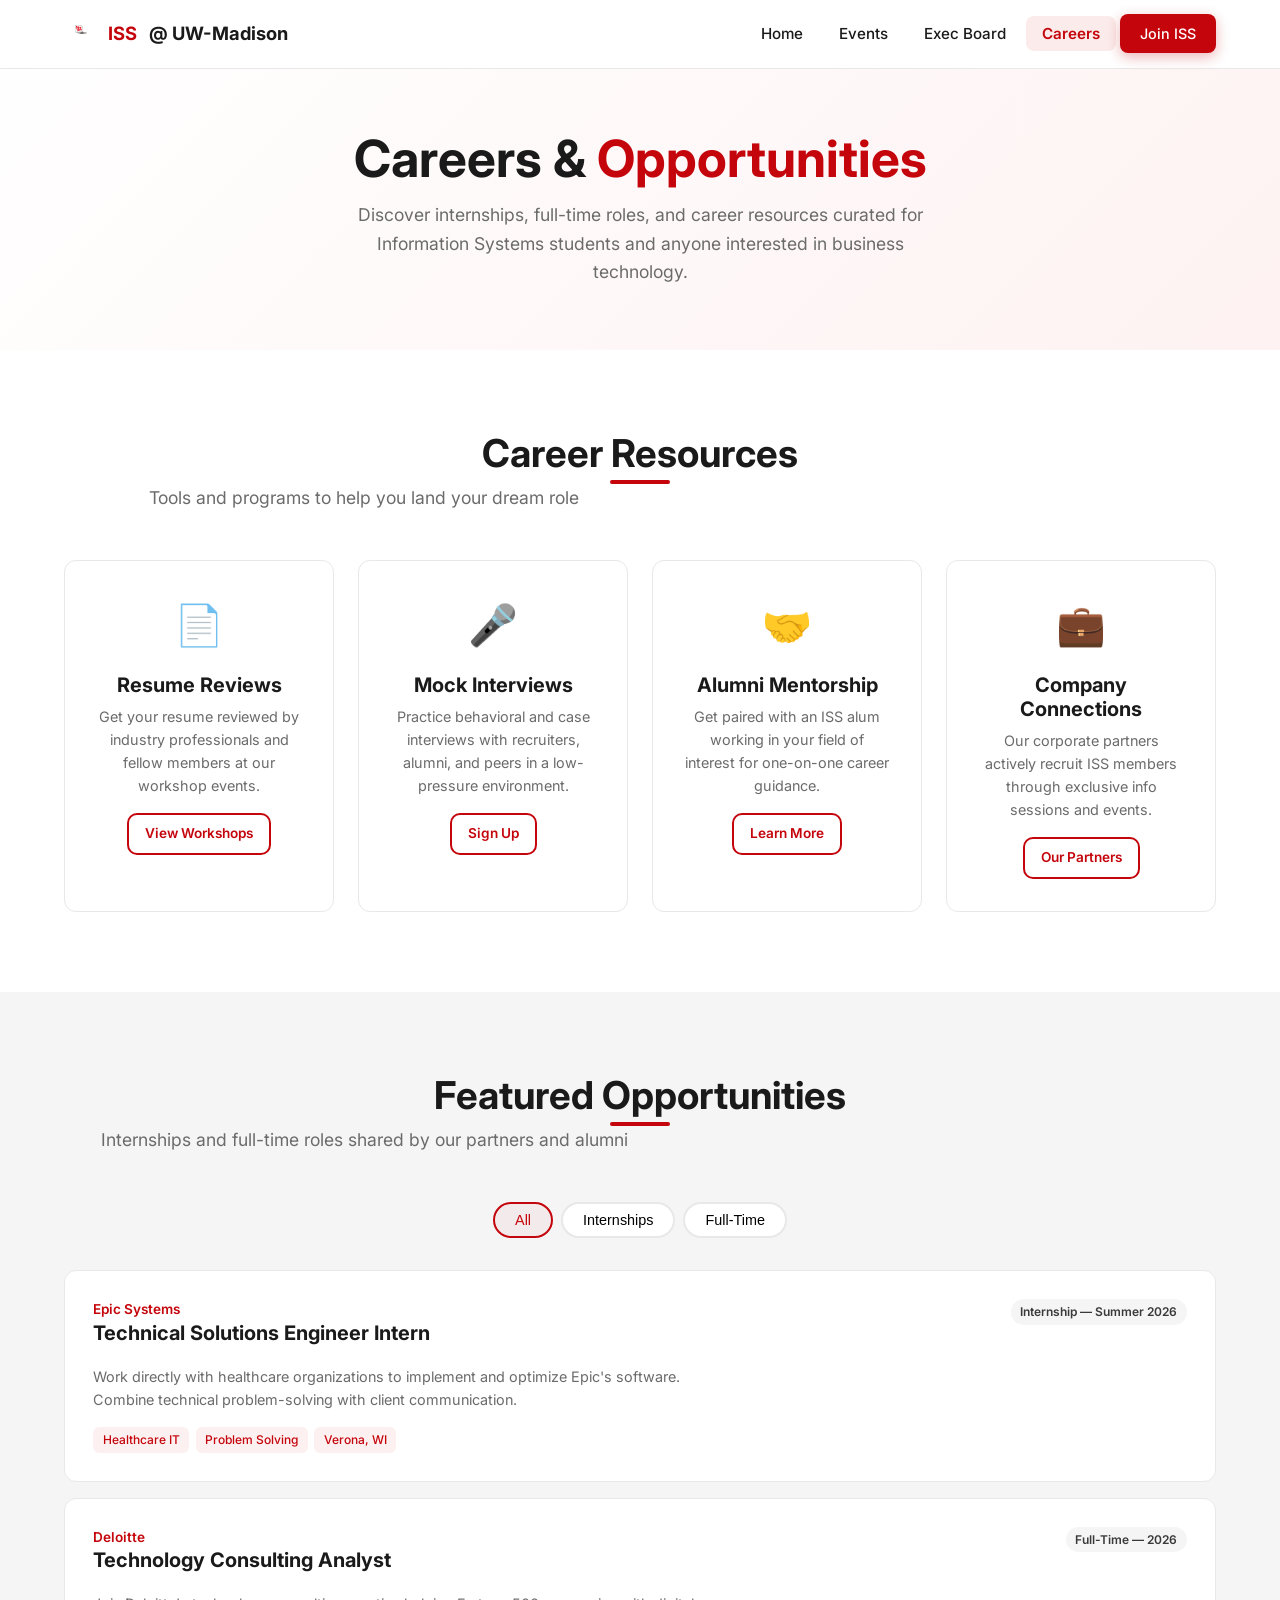
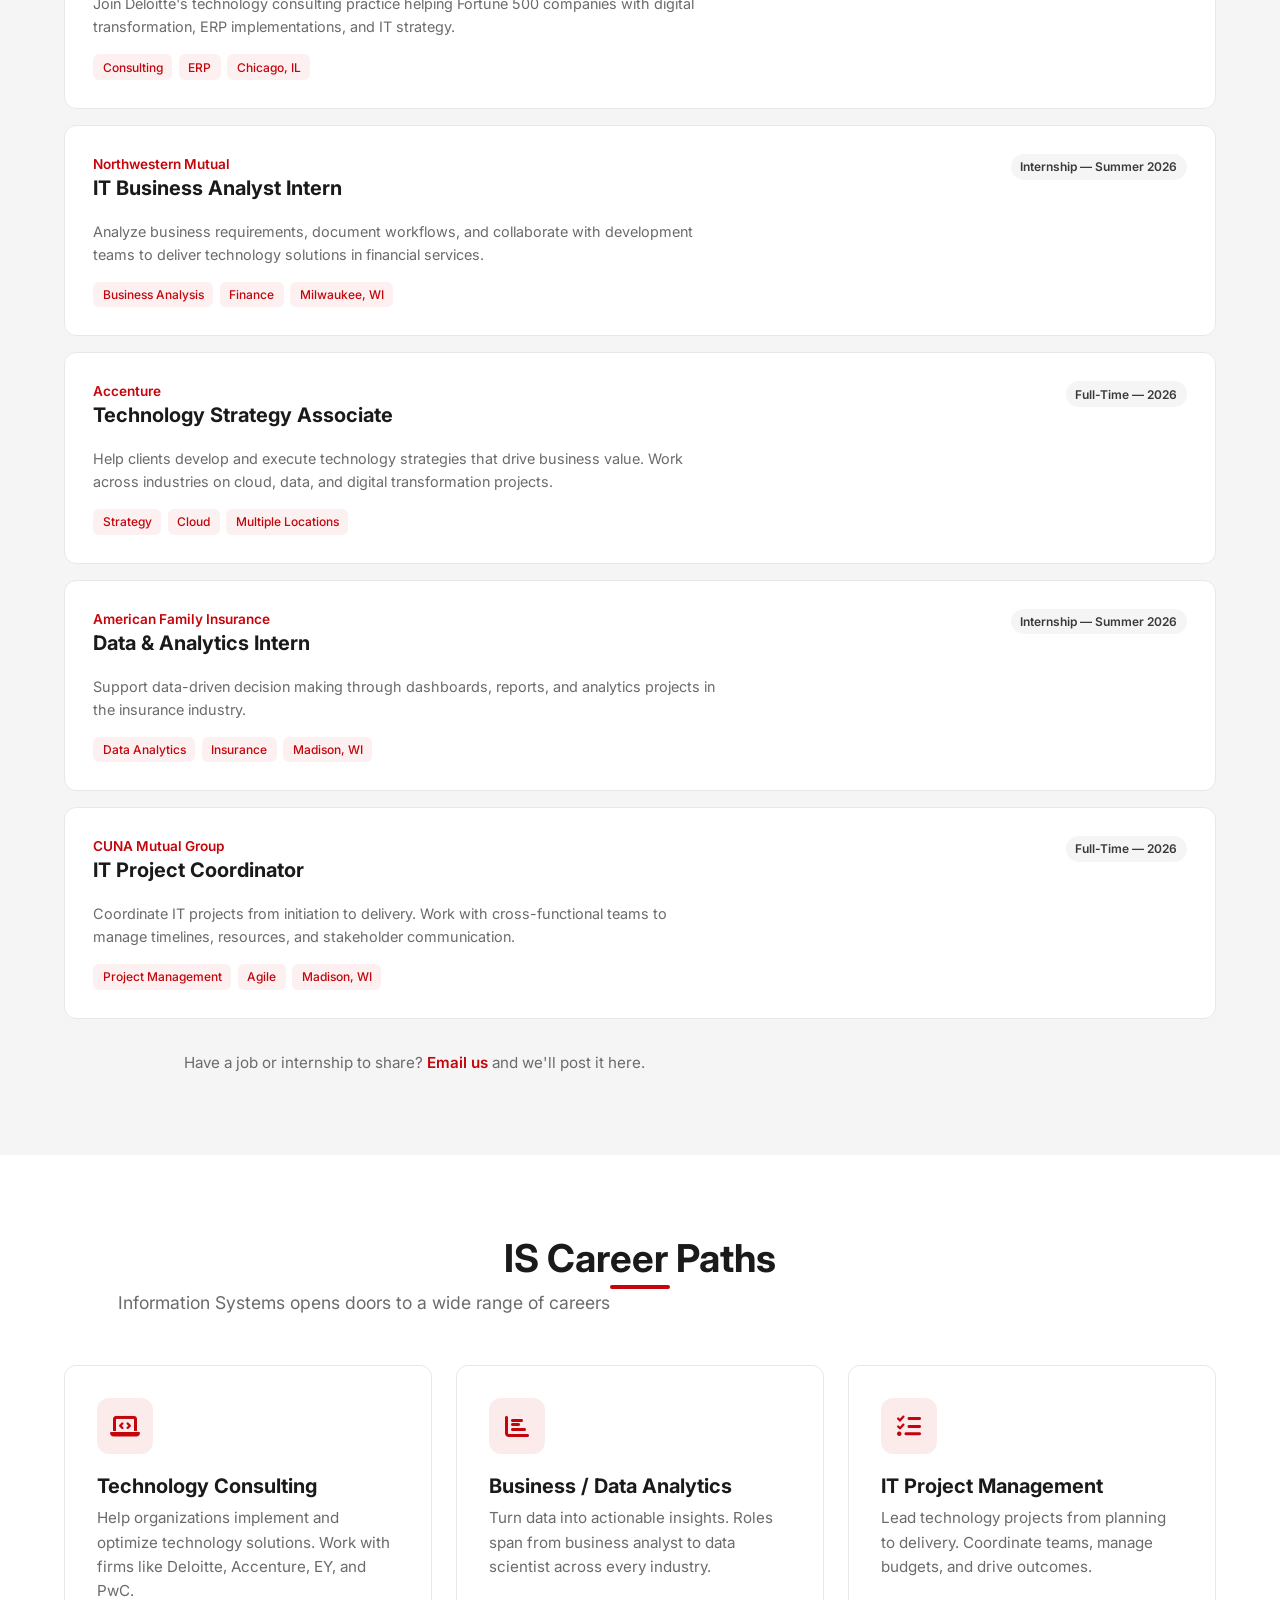
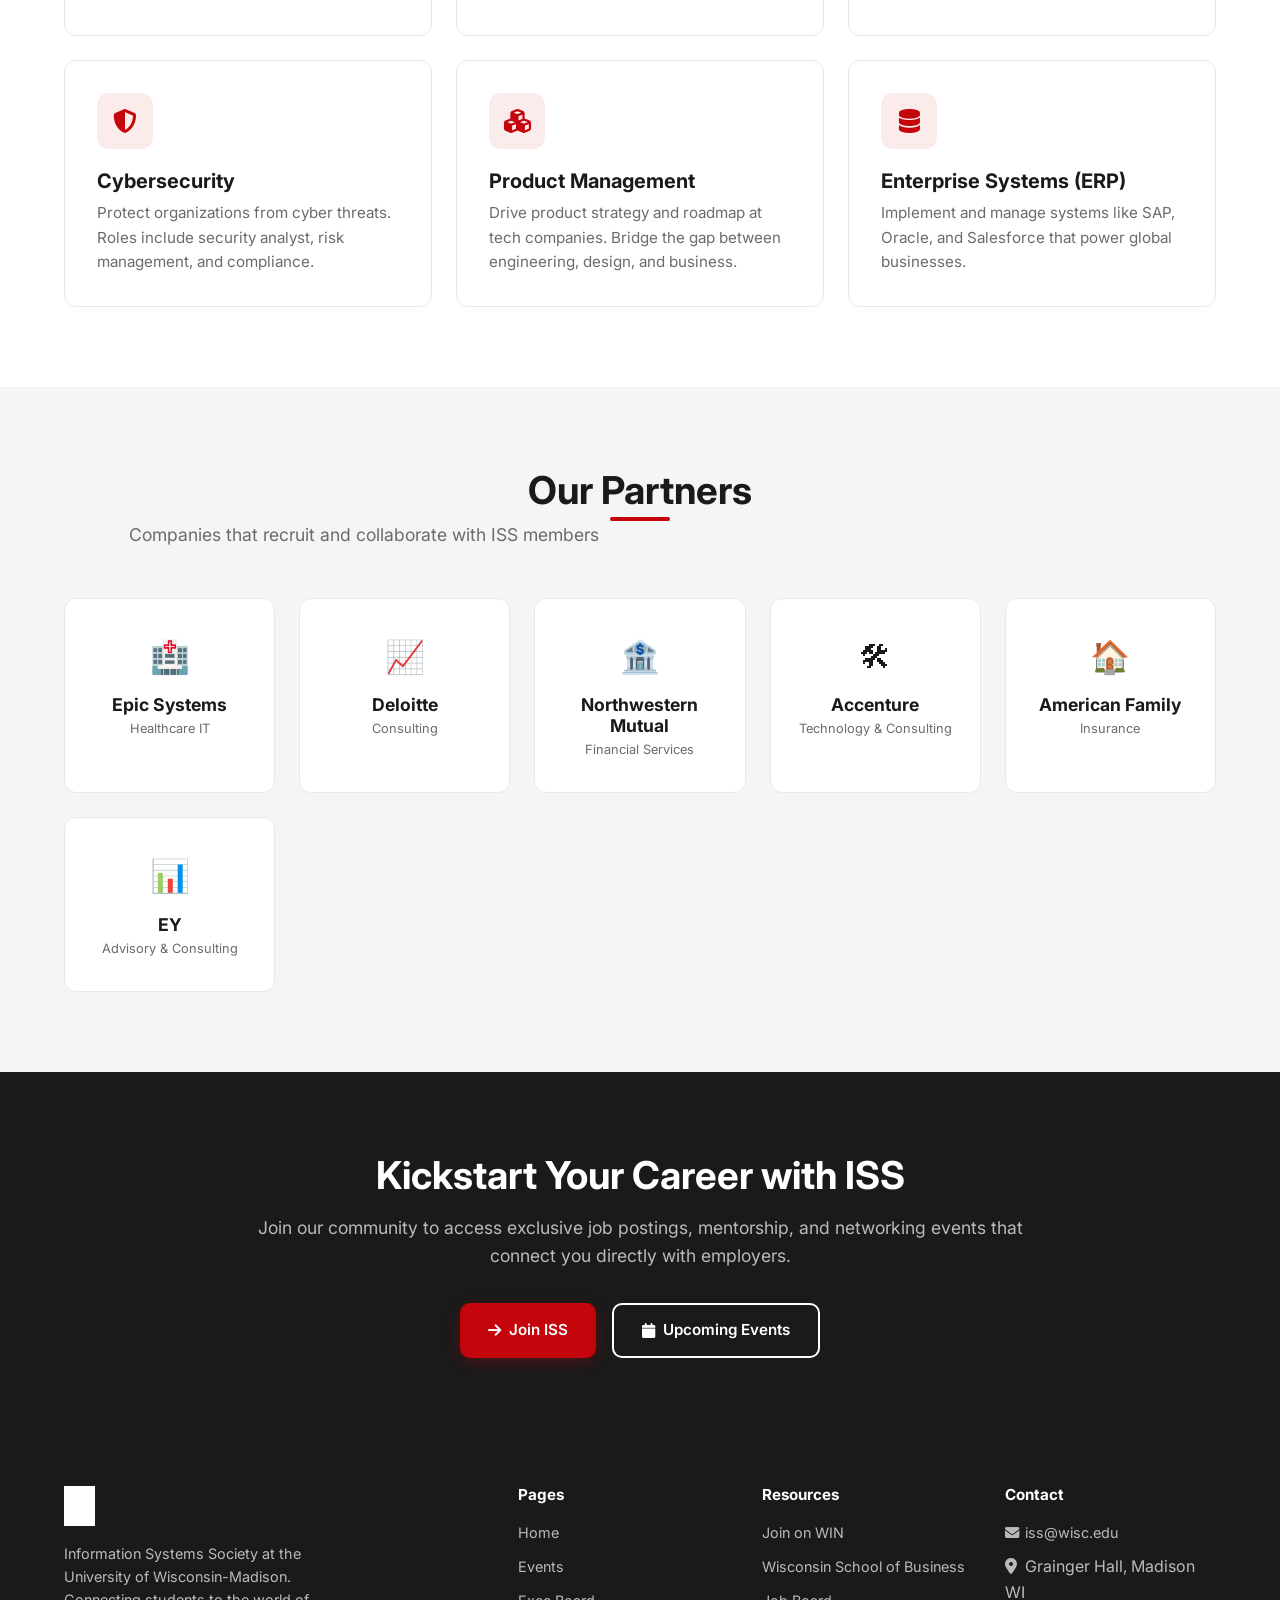
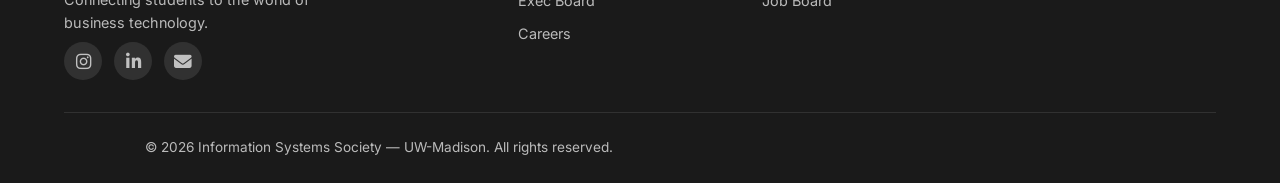
==== careers.html @ 949bc1a4 "first verision" ====
<!DOCTYPE html>
<html lang="en">
<head>
  <meta charset="UTF-8">
  <meta name="viewport" content="width=device-width, initial-scale=1.0">
  <title>Careers | ISS @ UW-Madison</title>
  <link rel="icon" href="ISS logo.jpg" type="image/jpeg">
  <link rel="preconnect" href="https://fonts.googleapis.com">
  <link rel="preconnect" href="https://fonts.gstatic.com" crossorigin>
  <link href="https://fonts.googleapis.com/css2?family=Inter:wght@400;500;600;700;800&display=swap" rel="stylesheet">
  <link rel="stylesheet" href="https://cdnjs.cloudflare.com/ajax/libs/font-awesome/6.5.1/css/all.min.css">
  <link rel="stylesheet" href="styles.css">
</head>
<body>

  <!-- Navigation -->
  <nav class="navbar" id="navbar">
    <div class="container nav-inner">
      <a href="index.html" class="nav-brand">
        <img src="ISS logo.jpg" alt="ISS Logo">
        <span>ISS</span> @ UW-Madison
      </a>
      <ul class="nav-links" id="navLinks">
        <li><a href="index.html">Home</a></li>
        <li><a href="events.html">Events</a></li>
        <li><a href="exec-board.html">Exec Board</a></li>
        <li><a href="careers.html" class="active">Careers</a></li>
        <li><a href="https://win.wisc.edu/organization/iss" target="_blank" class="btn btn-primary" style="padding: 0.5rem 1.25rem; font-size: 0.9rem;">Join ISS</a></li>
      </ul>
      <button class="hamburger" id="hamburger" aria-label="Toggle navigation">
        <span></span><span></span><span></span>
      </button>
    </div>
  </nav>

  <!-- Page Hero -->
  <section class="page-hero">
    <div class="container">
      <h1>Careers &amp; <span>Opportunities</span></h1>
      <p>Discover internships, full-time roles, and career resources curated for Information Systems students and anyone interested in business technology.</p>
    </div>
  </section>

  <!-- Career Resources -->
  <section>
    <div class="container">
      <div class="section-header">
        <h2>Career Resources</h2>
        <p class="section-subtitle">Tools and programs to help you land your dream role</p>
      </div>
      <div class="grid-4">
        <div class="resource-card">
          <div class="resource-icon">&#128196;</div>
          <h3>Resume Reviews</h3>
          <p>Get your resume reviewed by industry professionals and fellow members at our workshop events.</p>
          <a href="events.html" class="btn btn-outline" style="font-size: 0.85rem; padding: 0.5rem 1rem;">View Workshops</a>
        </div>
        <div class="resource-card">
          <div class="resource-icon">&#127908;</div>
          <h3>Mock Interviews</h3>
          <p>Practice behavioral and case interviews with recruiters, alumni, and peers in a low-pressure environment.</p>
          <a href="events.html" class="btn btn-outline" style="font-size: 0.85rem; padding: 0.5rem 1rem;">Sign Up</a>
        </div>
        <div class="resource-card">
          <div class="resource-icon">&#129309;</div>
          <h3>Alumni Mentorship</h3>
          <p>Get paired with an ISS alum working in your field of interest for one-on-one career guidance.</p>
          <a href="mailto:iss@wisc.edu" class="btn btn-outline" style="font-size: 0.85rem; padding: 0.5rem 1rem;">Learn More</a>
        </div>
        <div class="resource-card">
          <div class="resource-icon">&#128188;</div>
          <h3>Company Connections</h3>
          <p>Our corporate partners actively recruit ISS members through exclusive info sessions and events.</p>
          <a href="#partners" class="btn btn-outline" style="font-size: 0.85rem; padding: 0.5rem 1rem;">Our Partners</a>
        </div>
      </div>
    </div>
  </section>

  <!-- Job Listings -->
  <section style="background: var(--gray-100);">
    <div class="container">
      <div class="section-header">
        <h2>Featured Opportunities</h2>
        <p class="section-subtitle">Internships and full-time roles shared by our partners and alumni</p>
      </div>

      <div class="filter-tabs" style="margin-bottom: 2rem;">
        <button class="filter-tab active" data-filter="all">All</button>
        <button class="filter-tab" data-filter="internship">Internships</button>
        <button class="filter-tab" data-filter="fulltime">Full-Time</button>
      </div>

      <div style="display: grid; gap: 1rem;" id="jobGrid">

        <div class="job-card" data-type="internship">
          <div class="job-header">
            <div>
              <div class="job-company">Epic Systems</div>
              <h3>Technical Solutions Engineer Intern</h3>
            </div>
            <span class="job-type">Internship &mdash; Summer 2026</span>
          </div>
          <p>Work directly with healthcare organizations to implement and optimize Epic's software. Combine technical problem-solving with client communication.</p>
          <div class="job-tags">
            <span>Healthcare IT</span>
            <span>Problem Solving</span>
            <span>Verona, WI</span>
          </div>
        </div>

        <div class="job-card" data-type="fulltime">
          <div class="job-header">
            <div>
              <div class="job-company">Deloitte</div>
              <h3>Technology Consulting Analyst</h3>
            </div>
            <span class="job-type">Full-Time &mdash; 2026</span>
          </div>
          <p>Join Deloitte's technology consulting practice helping Fortune 500 companies with digital transformation, ERP implementations, and IT strategy.</p>
          <div class="job-tags">
            <span>Consulting</span>
            <span>ERP</span>
            <span>Chicago, IL</span>
          </div>
        </div>

        <div class="job-card" data-type="internship">
          <div class="job-header">
            <div>
              <div class="job-company">Northwestern Mutual</div>
              <h3>IT Business Analyst Intern</h3>
            </div>
            <span class="job-type">Internship &mdash; Summer 2026</span>
          </div>
          <p>Analyze business requirements, document workflows, and collaborate with development teams to deliver technology solutions in financial services.</p>
          <div class="job-tags">
            <span>Business Analysis</span>
            <span>Finance</span>
            <span>Milwaukee, WI</span>
          </div>
        </div>

        <div class="job-card" data-type="fulltime">
          <div class="job-header">
            <div>
              <div class="job-company">Accenture</div>
              <h3>Technology Strategy Associate</h3>
            </div>
            <span class="job-type">Full-Time &mdash; 2026</span>
          </div>
          <p>Help clients develop and execute technology strategies that drive business value. Work across industries on cloud, data, and digital transformation projects.</p>
          <div class="job-tags">
            <span>Strategy</span>
            <span>Cloud</span>
            <span>Multiple Locations</span>
          </div>
        </div>

        <div class="job-card" data-type="internship">
          <div class="job-header">
            <div>
              <div class="job-company">American Family Insurance</div>
              <h3>Data &amp; Analytics Intern</h3>
            </div>
            <span class="job-type">Internship &mdash; Summer 2026</span>
          </div>
          <p>Support data-driven decision making through dashboards, reports, and analytics projects in the insurance industry.</p>
          <div class="job-tags">
            <span>Data Analytics</span>
            <span>Insurance</span>
            <span>Madison, WI</span>
          </div>
        </div>

        <div class="job-card" data-type="fulltime">
          <div class="job-header">
            <div>
              <div class="job-company">CUNA Mutual Group</div>
              <h3>IT Project Coordinator</h3>
            </div>
            <span class="job-type">Full-Time &mdash; 2026</span>
          </div>
          <p>Coordinate IT projects from initiation to delivery. Work with cross-functional teams to manage timelines, resources, and stakeholder communication.</p>
          <div class="job-tags">
            <span>Project Management</span>
            <span>Agile</span>
            <span>Madison, WI</span>
          </div>
        </div>

      </div>

      <div style="text-align: center; margin-top: 2rem;">
        <p style="color: var(--gray-500); font-size: 0.95rem;">Have a job or internship to share? <a href="mailto:iss@wisc.edu" style="color: var(--uw-red); font-weight: 600;">Email us</a> and we'll post it here.</p>
      </div>
    </div>
  </section>

  <!-- IS Career Paths -->
  <section>
    <div class="container">
      <div class="section-header">
        <h2>IS Career Paths</h2>
        <p class="section-subtitle">Information Systems opens doors to a wide range of careers</p>
      </div>
      <div class="grid-3">
        <div class="card">
          <div class="card-icon"><i class="fas fa-laptop-code"></i></div>
          <h3>Technology Consulting</h3>
          <p>Help organizations implement and optimize technology solutions. Work with firms like Deloitte, Accenture, EY, and PwC.</p>
        </div>
        <div class="card">
          <div class="card-icon"><i class="fas fa-chart-bar"></i></div>
          <h3>Business / Data Analytics</h3>
          <p>Turn data into actionable insights. Roles span from business analyst to data scientist across every industry.</p>
        </div>
        <div class="card">
          <div class="card-icon"><i class="fas fa-tasks"></i></div>
          <h3>IT Project Management</h3>
          <p>Lead technology projects from planning to delivery. Coordinate teams, manage budgets, and drive outcomes.</p>
        </div>
        <div class="card">
          <div class="card-icon"><i class="fas fa-shield-alt"></i></div>
          <h3>Cybersecurity</h3>
          <p>Protect organizations from cyber threats. Roles include security analyst, risk management, and compliance.</p>
        </div>
        <div class="card">
          <div class="card-icon"><i class="fas fa-cubes"></i></div>
          <h3>Product Management</h3>
          <p>Drive product strategy and roadmap at tech companies. Bridge the gap between engineering, design, and business.</p>
        </div>
        <div class="card">
          <div class="card-icon"><i class="fas fa-database"></i></div>
          <h3>Enterprise Systems (ERP)</h3>
          <p>Implement and manage systems like SAP, Oracle, and Salesforce that power global businesses.</p>
        </div>
      </div>
    </div>
  </section>

  <!-- Company Partners -->
  <section id="partners" style="background: var(--gray-100);">
    <div class="container">
      <div class="section-header">
        <h2>Our Partners</h2>
        <p class="section-subtitle">Companies that recruit and collaborate with ISS members</p>
      </div>
      <div class="partners-grid">
        <div class="partner-card">
          <div class="partner-icon">&#127973;</div>
          <h4>Epic Systems</h4>
          <p>Healthcare IT</p>
        </div>
        <div class="partner-card">
          <div class="partner-icon">&#128200;</div>
          <h4>Deloitte</h4>
          <p>Consulting</p>
        </div>
        <div class="partner-card">
          <div class="partner-icon">&#127974;</div>
          <h4>Northwestern Mutual</h4>
          <p>Financial Services</p>
        </div>
        <div class="partner-card">
          <div class="partner-icon">&#128736;</div>
          <h4>Accenture</h4>
          <p>Technology &amp; Consulting</p>
        </div>
        <div class="partner-card">
          <div class="partner-icon">&#127968;</div>
          <h4>American Family</h4>
          <p>Insurance</p>
        </div>
        <div class="partner-card">
          <div class="partner-icon">&#128202;</div>
          <h4>EY</h4>
          <p>Advisory &amp; Consulting</p>
        </div>
      </div>
    </div>
  </section>

  <!-- CTA -->
  <section class="cta-section">
    <div class="container">
      <h2>Kickstart Your Career with ISS</h2>
      <p>Join our community to access exclusive job postings, mentorship, and networking events that connect you directly with employers.</p>
      <div class="btn-group" style="justify-content: center;">
        <a href="https://win.wisc.edu/organization/iss" target="_blank" class="btn btn-primary">
          <i class="fas fa-arrow-right"></i> Join ISS
        </a>
        <a href="events.html" class="btn btn-outline" style="border-color: white; color: white;">
          <i class="fas fa-calendar"></i> Upcoming Events
        </a>
      </div>
    </div>
  </section>

  <!-- Footer -->
  <footer class="footer">
    <div class="container">
      <div class="footer-grid">
        <div class="footer-brand">
          <img src="ISS logo.jpg" alt="ISS Logo">
          <p>Information Systems Society at the University of Wisconsin-Madison. Connecting students to the world of business technology.</p>
          <div class="footer-social">
            <a href="#" aria-label="Instagram"><i class="fab fa-instagram"></i></a>
            <a href="#" aria-label="LinkedIn"><i class="fab fa-linkedin-in"></i></a>
            <a href="#" aria-label="Email"><i class="fas fa-envelope"></i></a>
          </div>
        </div>
        <div>
          <h4>Pages</h4>
          <ul>
            <li><a href="index.html">Home</a></li>
            <li><a href="events.html">Events</a></li>
            <li><a href="exec-board.html">Exec Board</a></li>
            <li><a href="careers.html">Careers</a></li>
          </ul>
        </div>
        <div>
          <h4>Resources</h4>
          <ul>
            <li><a href="https://win.wisc.edu/organization/iss" target="_blank">Join on WIN</a></li>
            <li><a href="https://business.wisc.edu" target="_blank">Wisconsin School of Business</a></li>
            <li><a href="careers.html">Job Board</a></li>
          </ul>
        </div>
        <div>
          <h4>Contact</h4>
          <ul>
            <li><a href="mailto:iss@wisc.edu"><i class="fas fa-envelope" style="width:16px;"></i> iss@wisc.edu</a></li>
            <li><i class="fas fa-map-marker-alt" style="width:16px;"></i> Grainger Hall, Madison WI</li>
          </ul>
        </div>
      </div>
      <div class="footer-bottom">
        <p>&copy; 2026 Information Systems Society &mdash; UW-Madison. All rights reserved.</p>
      </div>
    </div>
  </footer>

  <script>
    // Navbar scroll effect
    window.addEventListener('scroll', () => {
      document.getElementById('navbar').classList.toggle('scrolled', window.scrollY > 20);
    });

    // Mobile menu toggle
    document.getElementById('hamburger').addEventListener('click', () => {
      document.getElementById('navLinks').classList.toggle('open');
    });
    document.querySelectorAll('.nav-links a').forEach(link => {
      link.addEventListener('click', () => {
        document.getElementById('navLinks').classList.remove('open');
      });
    });

    // Job filter tabs
    const filterTabs = document.querySelectorAll('.filter-tab');
    const jobCards = document.querySelectorAll('.job-card');

    filterTabs.forEach(tab => {
      tab.addEventListener('click', () => {
        filterTabs.forEach(t => t.classList.remove('active'));
        tab.classList.add('active');

        const filter = tab.dataset.filter;

        jobCards.forEach(card => {
          if (filter === 'all' || card.dataset.type === filter) {
            card.style.display = '';
          } else {
            card.style.display = 'none';
          }
        });
      });
    });
  </script>

</body>
</html>
---- styles.css ----
/* ===== CSS Reset & Base ===== */
*, *::before, *::after {
  margin: 0;
  padding: 0;
  box-sizing: border-box;
}

:root {
  --uw-red: #c5050c;
  --uw-dark-red: #9b0000;
  --uw-white: #ffffff;
  --dark: #1a1a1a;
  --gray-100: #f5f5f5;
  --gray-200: #e8e8e8;
  --gray-300: #d1d1d1;
  --gray-500: #6b6b6b;
  --gray-700: #3a3a3a;
  --shadow-sm: 0 1px 3px rgba(0,0,0,0.08);
  --shadow-md: 0 4px 12px rgba(0,0,0,0.1);
  --shadow-lg: 0 8px 30px rgba(0,0,0,0.12);
  --radius: 12px;
  --transition: 0.3s ease;
}

html {
  scroll-behavior: smooth;
}

body {
  font-family: 'Inter', 'Segoe UI', system-ui, -apple-system, sans-serif;
  color: var(--dark);
  background: var(--uw-white);
  line-height: 1.6;
}

a {
  text-decoration: none;
  color: inherit;
}

img {
  max-width: 100%;
  display: block;
}

/* ===== Typography ===== */
h1, h2, h3, h4 {
  line-height: 1.2;
  font-weight: 700;
}

h1 { font-size: clamp(2rem, 5vw, 3.2rem); }
h2 { font-size: clamp(1.6rem, 3.5vw, 2.4rem); }
h3 { font-size: 1.25rem; }
h4 { font-size: 1.1rem; }

p { max-width: 70ch; }

.section-subtitle {
  color: var(--gray-500);
  font-size: 1.1rem;
  margin-top: 0.5rem;
  max-width: 600px;
}

/* ===== Layout ===== */
.container {
  width: 90%;
  max-width: 1200px;
  margin: 0 auto;
}

section {
  padding: 5rem 0;
}

.section-header {
  text-align: center;
  margin-bottom: 3rem;
}

.section-header h2 {
  position: relative;
  display: inline-block;
}

.section-header h2::after {
  content: '';
  position: absolute;
  bottom: -8px;
  left: 50%;
  transform: translateX(-50%);
  width: 60px;
  height: 4px;
  background: var(--uw-red);
  border-radius: 2px;
}

/* ===== Navigation ===== */
.navbar {
  position: fixed;
  top: 0;
  left: 0;
  right: 0;
  z-index: 1000;
  background: rgba(255, 255, 255, 0.97);
  backdrop-filter: blur(10px);
  border-bottom: 1px solid var(--gray-200);
  transition: box-shadow var(--transition);
}

.navbar.scrolled {
  box-shadow: var(--shadow-md);
}

.nav-inner {
  display: flex;
  align-items: center;
  justify-content: space-between;
  padding: 0.8rem 0;
}

.nav-brand {
  display: flex;
  align-items: center;
  gap: 0.75rem;
  font-weight: 700;
  font-size: 1.15rem;
}

.nav-brand img {
  height: 42px;
  width: auto;
}

.nav-brand span {
  color: var(--uw-red);
}

.nav-links {
  display: flex;
  align-items: center;
  gap: 0.25rem;
  list-style: none;
}

.nav-links a {
  padding: 0.5rem 1rem;
  border-radius: 8px;
  font-weight: 500;
  font-size: 0.95rem;
  transition: background var(--transition), color var(--transition);
}

.nav-links a:hover,
.nav-links a.active {
  background: rgba(197, 5, 12, 0.08);
  color: var(--uw-red);
}

.nav-links a.active {
  font-weight: 600;
}

.hamburger {
  display: none;
  flex-direction: column;
  gap: 5px;
  background: none;
  border: none;
  cursor: pointer;
  padding: 4px;
}

.hamburger span {
  width: 24px;
  height: 2.5px;
  background: var(--dark);
  border-radius: 2px;
  transition: var(--transition);
}

/* ===== Hero Section ===== */
.hero {
  min-height: 100vh;
  display: flex;
  align-items: center;
  position: relative;
  overflow: hidden;
  background: linear-gradient(135deg, #fff 0%, #fef2f2 100%);
}

.hero::before {
  content: '';
  position: absolute;
  top: -50%;
  right: -20%;
  width: 700px;
  height: 700px;
  background: radial-gradient(circle, rgba(197, 5, 12, 0.06) 0%, transparent 70%);
  border-radius: 50%;
}

.hero-content {
  display: grid;
  grid-template-columns: 1fr 1fr;
  align-items: center;
  gap: 4rem;
  padding-top: 5rem;
}

.hero-text h1 {
  margin-bottom: 1rem;
}

.hero-text h1 span {
  color: var(--uw-red);
}

.hero-text p {
  font-size: 1.15rem;
  color: var(--gray-500);
  margin-bottom: 2rem;
}

.hero-visual {
  display: flex;
  justify-content: center;
  align-items: center;
}

.hero-logo-wrapper {
  position: relative;
  width: 320px;
  height: 320px;
  display: flex;
  align-items: center;
  justify-content: center;
}

.hero-logo-wrapper::before {
  content: '';
  position: absolute;
  inset: 0;
  background: linear-gradient(135deg, rgba(197, 5, 12, 0.08), rgba(197, 5, 12, 0.03));
  border-radius: 50%;
  animation: pulse-ring 3s ease-in-out infinite;
}

.hero-logo-wrapper img {
  width: 220px;
  height: auto;
  position: relative;
  z-index: 1;
  filter: drop-shadow(0 4px 20px rgba(0,0,0,0.1));
}

@keyframes pulse-ring {
  0%, 100% { transform: scale(1); opacity: 1; }
  50% { transform: scale(1.05); opacity: 0.8; }
}

/* ===== Buttons ===== */
.btn {
  display: inline-flex;
  align-items: center;
  gap: 0.5rem;
  padding: 0.85rem 1.75rem;
  border-radius: 10px;
  font-weight: 600;
  font-size: 0.95rem;
  border: none;
  cursor: pointer;
  transition: all var(--transition);
}

.btn-primary {
  background: var(--uw-red);
  color: white;
  box-shadow: 0 4px 14px rgba(197, 5, 12, 0.3);
}

.btn-primary:hover {
  background: var(--uw-dark-red);
  transform: translateY(-2px);
  box-shadow: 0 6px 20px rgba(197, 5, 12, 0.4);
}

.btn-outline {
  background: transparent;
  color: var(--uw-red);
  border: 2px solid var(--uw-red);
}

.btn-outline:hover {
  background: var(--uw-red);
  color: white;
  transform: translateY(-2px);
}

.btn-group {
  display: flex;
  gap: 1rem;
  flex-wrap: wrap;
}

/* ===== Cards ===== */
.card {
  background: white;
  border-radius: var(--radius);
  border: 1px solid var(--gray-200);
  padding: 2rem;
  transition: all var(--transition);
}

.card:hover {
  border-color: transparent;
  box-shadow: var(--shadow-lg);
  transform: translateY(-4px);
}

.card-icon {
  width: 56px;
  height: 56px;
  border-radius: 12px;
  display: flex;
  align-items: center;
  justify-content: center;
  font-size: 1.5rem;
  margin-bottom: 1.25rem;
  background: rgba(197, 5, 12, 0.08);
  color: var(--uw-red);
}

.card h3 {
  margin-bottom: 0.5rem;
}

.card p {
  color: var(--gray-500);
  font-size: 0.95rem;
}

/* ===== Grid Layouts ===== */
.grid-3 {
  display: grid;
  grid-template-columns: repeat(3, 1fr);
  gap: 1.5rem;
}

.grid-4 {
  display: grid;
  grid-template-columns: repeat(4, 1fr);
  gap: 1.5rem;
}

.grid-2 {
  display: grid;
  grid-template-columns: repeat(2, 1fr);
  gap: 1.5rem;
}

/* ===== Stats Bar ===== */
.stats-bar {
  background: var(--uw-red);
  color: white;
  padding: 3rem 0;
}

.stats-grid {
  display: grid;
  grid-template-columns: repeat(4, 1fr);
  gap: 2rem;
  text-align: center;
}

.stat-item h3 {
  font-size: 2.2rem;
  margin-bottom: 0.25rem;
}

.stat-item p {
  opacity: 0.85;
  font-size: 0.95rem;
  max-width: none;
}

/* ===== About / Mission ===== */
.mission-grid {
  display: grid;
  grid-template-columns: 1fr 1fr;
  gap: 4rem;
  align-items: center;
}

.mission-text h2 {
  margin-bottom: 1rem;
}

.mission-text h2::after {
  display: none;
}

.mission-text p {
  color: var(--gray-500);
  margin-bottom: 1rem;
}

.mission-image {
  background: linear-gradient(135deg, rgba(197, 5, 12, 0.1), rgba(197, 5, 12, 0.03));
  border-radius: var(--radius);
  height: 360px;
  display: flex;
  align-items: center;
  justify-content: center;
  font-size: 4rem;
}

/* ===== Event Cards ===== */
.event-card {
  background: white;
  border-radius: var(--radius);
  border: 1px solid var(--gray-200);
  overflow: hidden;
  transition: all var(--transition);
}

.event-card:hover {
  box-shadow: var(--shadow-lg);
  transform: translateY(-4px);
  border-color: transparent;
}

.event-card-banner {
  height: 8px;
  background: var(--uw-red);
}

.event-card-banner.social { background: #e85d04; }
.event-card-banner.alumni { background: #0077b6; }
.event-card-banner.company { background: #2d6a4f; }
.event-card-banner.workshop { background: #7209b7; }

.event-card-body {
  padding: 1.75rem;
}

.event-date {
  display: inline-flex;
  align-items: center;
  gap: 0.4rem;
  background: var(--gray-100);
  padding: 0.35rem 0.75rem;
  border-radius: 6px;
  font-size: 0.85rem;
  font-weight: 600;
  color: var(--gray-700);
  margin-bottom: 0.75rem;
}

.event-tag {
  display: inline-block;
  padding: 0.25rem 0.65rem;
  border-radius: 20px;
  font-size: 0.75rem;
  font-weight: 600;
  text-transform: uppercase;
  letter-spacing: 0.5px;
  margin-bottom: 0.75rem;
  margin-left: 0.5rem;
}

.tag-social { background: #fff3e0; color: #e85d04; }
.tag-alumni { background: #e0f2fe; color: #0077b6; }
.tag-company { background: #e8f5e9; color: #2d6a4f; }
.tag-workshop { background: #f3e5f5; color: #7209b7; }

.event-card-body h3 {
  margin-bottom: 0.5rem;
}

.event-card-body p {
  color: var(--gray-500);
  font-size: 0.9rem;
  margin-bottom: 1rem;
}

.event-meta {
  display: flex;
  gap: 1.25rem;
  font-size: 0.85rem;
  color: var(--gray-500);
}

.event-meta span {
  display: flex;
  align-items: center;
  gap: 0.3rem;
}

/* ===== Exec Board Cards ===== */
.member-card {
  background: white;
  border-radius: var(--radius);
  border: 1px solid var(--gray-200);
  overflow: hidden;
  text-align: center;
  transition: all var(--transition);
}

.member-card:hover {
  box-shadow: var(--shadow-lg);
  transform: translateY(-4px);
  border-color: transparent;
}

.member-photo {
  width: 100%;
  aspect-ratio: 1;
  background: linear-gradient(135deg, var(--gray-100), var(--gray-200));
  display: flex;
  align-items: center;
  justify-content: center;
  font-size: 3.5rem;
  color: var(--gray-300);
  overflow: hidden;
}

.member-photo img {
  width: 100%;
  height: 100%;
  object-fit: cover;
}

.member-info {
  padding: 1.5rem;
}

.member-info h3 {
  margin-bottom: 0.15rem;
}

.member-role {
  color: var(--uw-red);
  font-weight: 600;
  font-size: 0.9rem;
  margin-bottom: 0.5rem;
}

.member-info p {
  font-size: 0.85rem;
  color: var(--gray-500);
}

.member-socials {
  display: flex;
  justify-content: center;
  gap: 0.75rem;
  margin-top: 0.75rem;
}

.member-socials a {
  width: 34px;
  height: 34px;
  border-radius: 50%;
  background: var(--gray-100);
  display: flex;
  align-items: center;
  justify-content: center;
  font-size: 0.85rem;
  color: var(--gray-500);
  transition: all var(--transition);
}

.member-socials a:hover {
  background: var(--uw-red);
  color: white;
}

/* ===== Careers Page ===== */
.job-card {
  background: white;
  border: 1px solid var(--gray-200);
  border-radius: var(--radius);
  padding: 1.75rem;
  transition: all var(--transition);
}

.job-card:hover {
  box-shadow: var(--shadow-lg);
  transform: translateY(-2px);
  border-color: transparent;
}

.job-header {
  display: flex;
  justify-content: space-between;
  align-items: flex-start;
  margin-bottom: 0.75rem;
  flex-wrap: wrap;
  gap: 0.5rem;
}

.job-company {
  font-size: 0.85rem;
  color: var(--uw-red);
  font-weight: 600;
}

.job-type {
  padding: 0.2rem 0.6rem;
  border-radius: 20px;
  font-size: 0.75rem;
  font-weight: 600;
  background: var(--gray-100);
  color: var(--gray-700);
}

.job-card h3 {
  margin-bottom: 0.5rem;
}

.job-card p {
  color: var(--gray-500);
  font-size: 0.9rem;
  margin-bottom: 1rem;
}

.job-tags {
  display: flex;
  flex-wrap: wrap;
  gap: 0.4rem;
}

.job-tags span {
  padding: 0.2rem 0.6rem;
  border-radius: 6px;
  font-size: 0.75rem;
  background: rgba(197, 5, 12, 0.06);
  color: var(--uw-red);
  font-weight: 500;
}

/* ===== Partners Grid ===== */
.partners-grid {
  display: grid;
  grid-template-columns: repeat(auto-fit, minmax(180px, 1fr));
  gap: 1.5rem;
}

.partner-card {
  background: white;
  border: 1px solid var(--gray-200);
  border-radius: var(--radius);
  padding: 2rem 1.5rem;
  text-align: center;
  transition: all var(--transition);
}

.partner-card:hover {
  box-shadow: var(--shadow-md);
  border-color: var(--uw-red);
}

.partner-card .partner-icon {
  font-size: 2rem;
  margin-bottom: 0.75rem;
}

.partner-card h4 {
  margin-bottom: 0.25rem;
}

.partner-card p {
  font-size: 0.8rem;
  color: var(--gray-500);
  max-width: none;
}

/* ===== Page Hero (interior pages) ===== */
.page-hero {
  padding: 8rem 0 4rem;
  background: linear-gradient(135deg, #fff 0%, #fef2f2 100%);
  text-align: center;
  position: relative;
}

.page-hero h1 {
  margin-bottom: 0.75rem;
}

.page-hero h1 span {
  color: var(--uw-red);
}

.page-hero p {
  color: var(--gray-500);
  font-size: 1.1rem;
  max-width: 600px;
  margin: 0 auto;
}

/* ===== CTA Section ===== */
.cta-section {
  background: var(--dark);
  color: white;
  text-align: center;
  padding: 5rem 0;
}

.cta-section h2 {
  margin-bottom: 1rem;
  color: white;
}

.cta-section p {
  color: rgba(255,255,255,0.7);
  margin: 0 auto 2rem;
  font-size: 1.1rem;
}

/* ===== Footer ===== */
.footer {
  background: var(--dark);
  color: rgba(255,255,255,0.7);
  padding: 3rem 0 1.5rem;
}

.footer-grid {
  display: grid;
  grid-template-columns: 2fr 1fr 1fr 1fr;
  gap: 2rem;
  margin-bottom: 2rem;
}

.footer-brand img {
  height: 40px;
  margin-bottom: 1rem;
  filter: brightness(0) invert(1);
}

.footer-brand p {
  font-size: 0.9rem;
  max-width: 280px;
}

.footer h4 {
  color: white;
  margin-bottom: 1rem;
  font-size: 0.95rem;
}

.footer ul {
  list-style: none;
}

.footer ul li {
  margin-bottom: 0.5rem;
}

.footer ul a {
  font-size: 0.9rem;
  transition: color var(--transition);
}

.footer ul a:hover {
  color: white;
}

.footer-social {
  display: flex;
  gap: 0.75rem;
  margin-top: 0.5rem;
}

.footer-social a {
  width: 38px;
  height: 38px;
  border-radius: 50%;
  background: rgba(255,255,255,0.1);
  display: flex;
  align-items: center;
  justify-content: center;
  transition: all var(--transition);
  font-size: 1.1rem;
}

.footer-social a:hover {
  background: var(--uw-red);
  color: white;
}

.footer-bottom {
  border-top: 1px solid rgba(255,255,255,0.1);
  padding-top: 1.5rem;
  text-align: center;
  font-size: 0.85rem;
}

/* ===== Filter Tabs ===== */
.filter-tabs {
  display: flex;
  justify-content: center;
  gap: 0.5rem;
  margin-bottom: 2.5rem;
  flex-wrap: wrap;
}

.filter-tab {
  padding: 0.5rem 1.25rem;
  border-radius: 25px;
  border: 2px solid var(--gray-200);
  background: white;
  font-weight: 500;
  font-size: 0.9rem;
  cursor: pointer;
  transition: all var(--transition);
}

.filter-tab:hover,
.filter-tab.active {
  border-color: var(--uw-red);
  color: var(--uw-red);
  background: rgba(197, 5, 12, 0.04);
}

/* ===== Resource Cards ===== */
.resource-card {
  background: white;
  border: 1px solid var(--gray-200);
  border-radius: var(--radius);
  padding: 2rem;
  text-align: center;
  transition: all var(--transition);
}

.resource-card:hover {
  box-shadow: var(--shadow-md);
  transform: translateY(-2px);
}

.resource-icon {
  font-size: 2.5rem;
  margin-bottom: 1rem;
}

.resource-card h3 {
  margin-bottom: 0.5rem;
}

.resource-card p {
  color: var(--gray-500);
  font-size: 0.9rem;
  margin: 0 auto 1rem;
}

/* ===== Responsive ===== */
@media (max-width: 1024px) {
  .grid-4 { grid-template-columns: repeat(2, 1fr); }
  .footer-grid { grid-template-columns: 1fr 1fr; }
  .stats-grid { grid-template-columns: repeat(2, 1fr); }
}

@media (max-width: 768px) {
  .hamburger { display: flex; }

  .nav-links {
    display: none;
    position: absolute;
    top: 100%;
    left: 0;
    right: 0;
    background: white;
    flex-direction: column;
    padding: 1rem;
    border-bottom: 1px solid var(--gray-200);
    box-shadow: var(--shadow-md);
  }

  .nav-links.open { display: flex; }

  .hero-content {
    grid-template-columns: 1fr;
    text-align: center;
    padding-top: 7rem;
  }

  .hero-text p { margin-left: auto; margin-right: auto; }
  .btn-group { justify-content: center; }
  .hero-visual { order: -1; }
  .hero-logo-wrapper { width: 240px; height: 240px; }
  .hero-logo-wrapper img { width: 160px; }

  .grid-3, .grid-2 { grid-template-columns: 1fr; }
  .grid-4 { grid-template-columns: 1fr; }
  .mission-grid { grid-template-columns: 1fr; }
  .stats-grid { grid-template-columns: 1fr 1fr; }
  .footer-grid { grid-template-columns: 1fr; }

  section { padding: 3.5rem 0; }
  .page-hero { padding: 7rem 0 3rem; }
}

@media (max-width: 480px) {
  .stats-grid { grid-template-columns: 1fr; }
  .btn-group { flex-direction: column; align-items: center; }
}
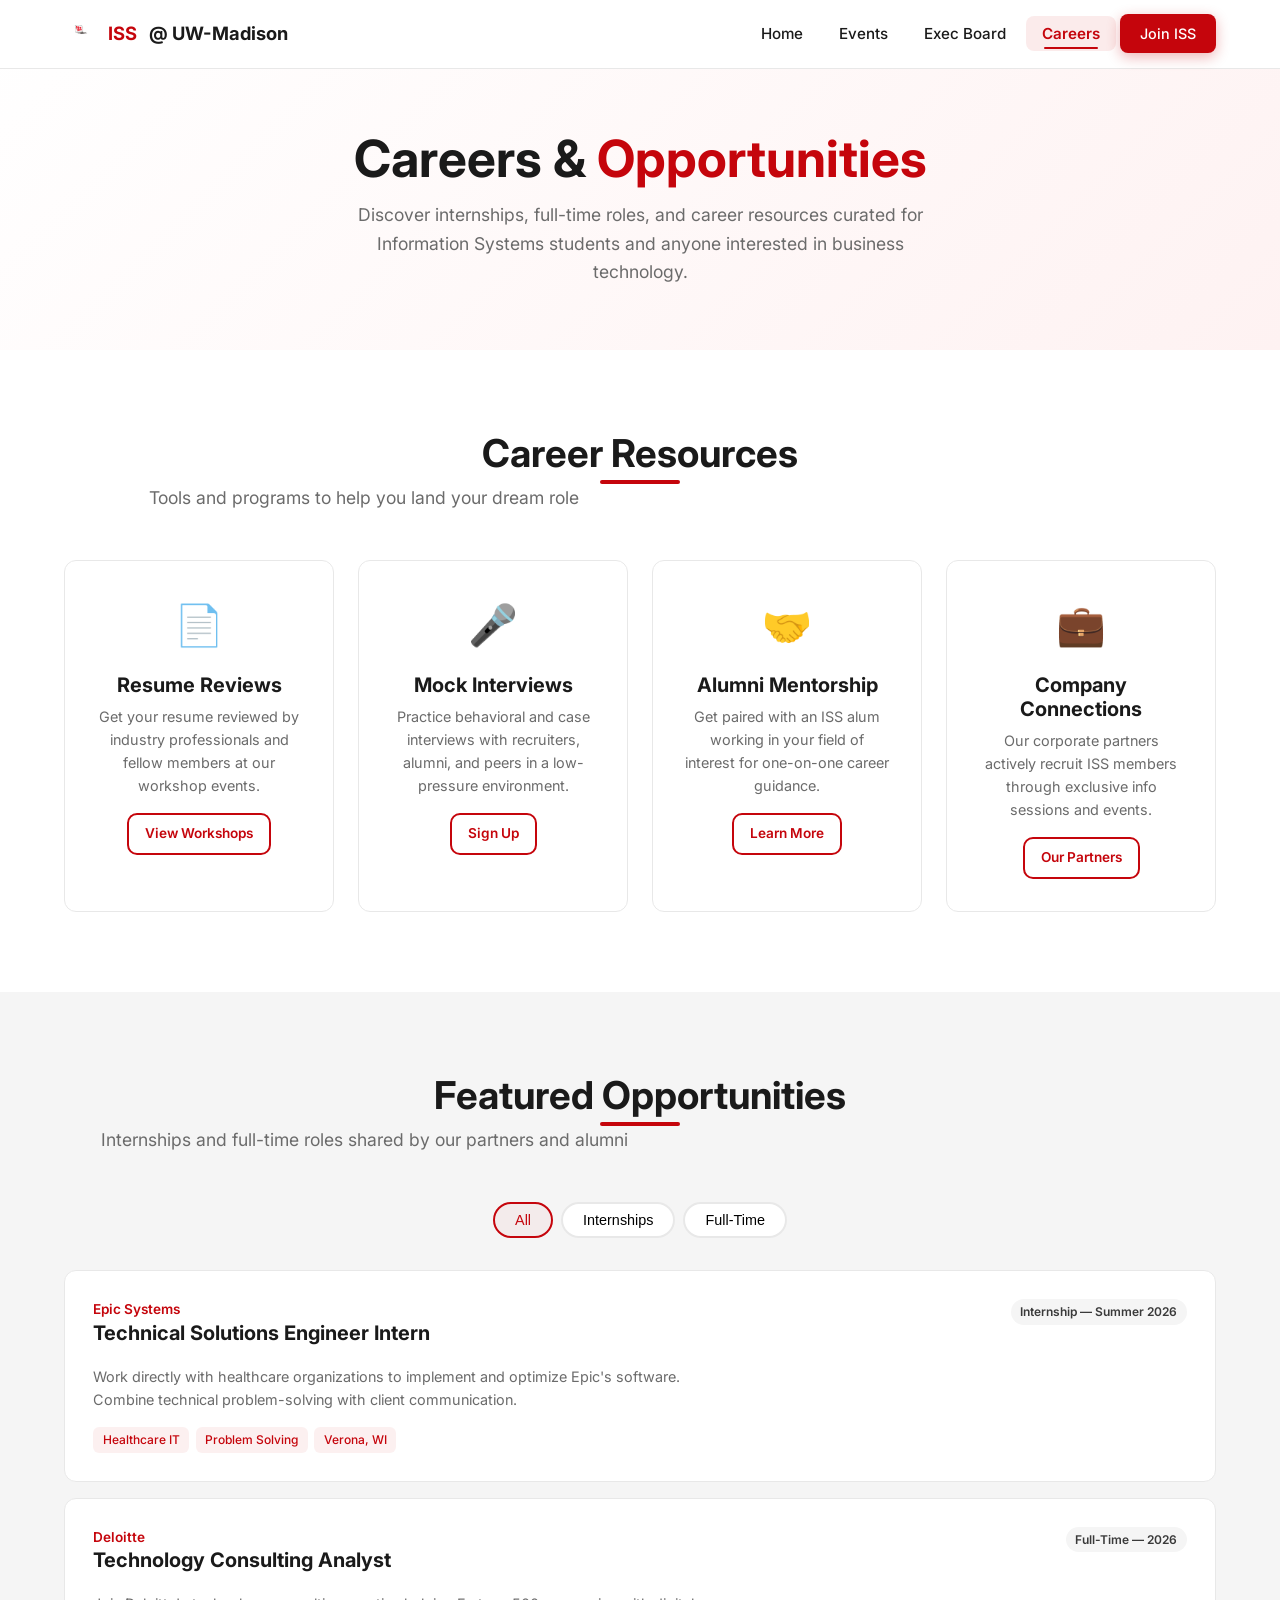
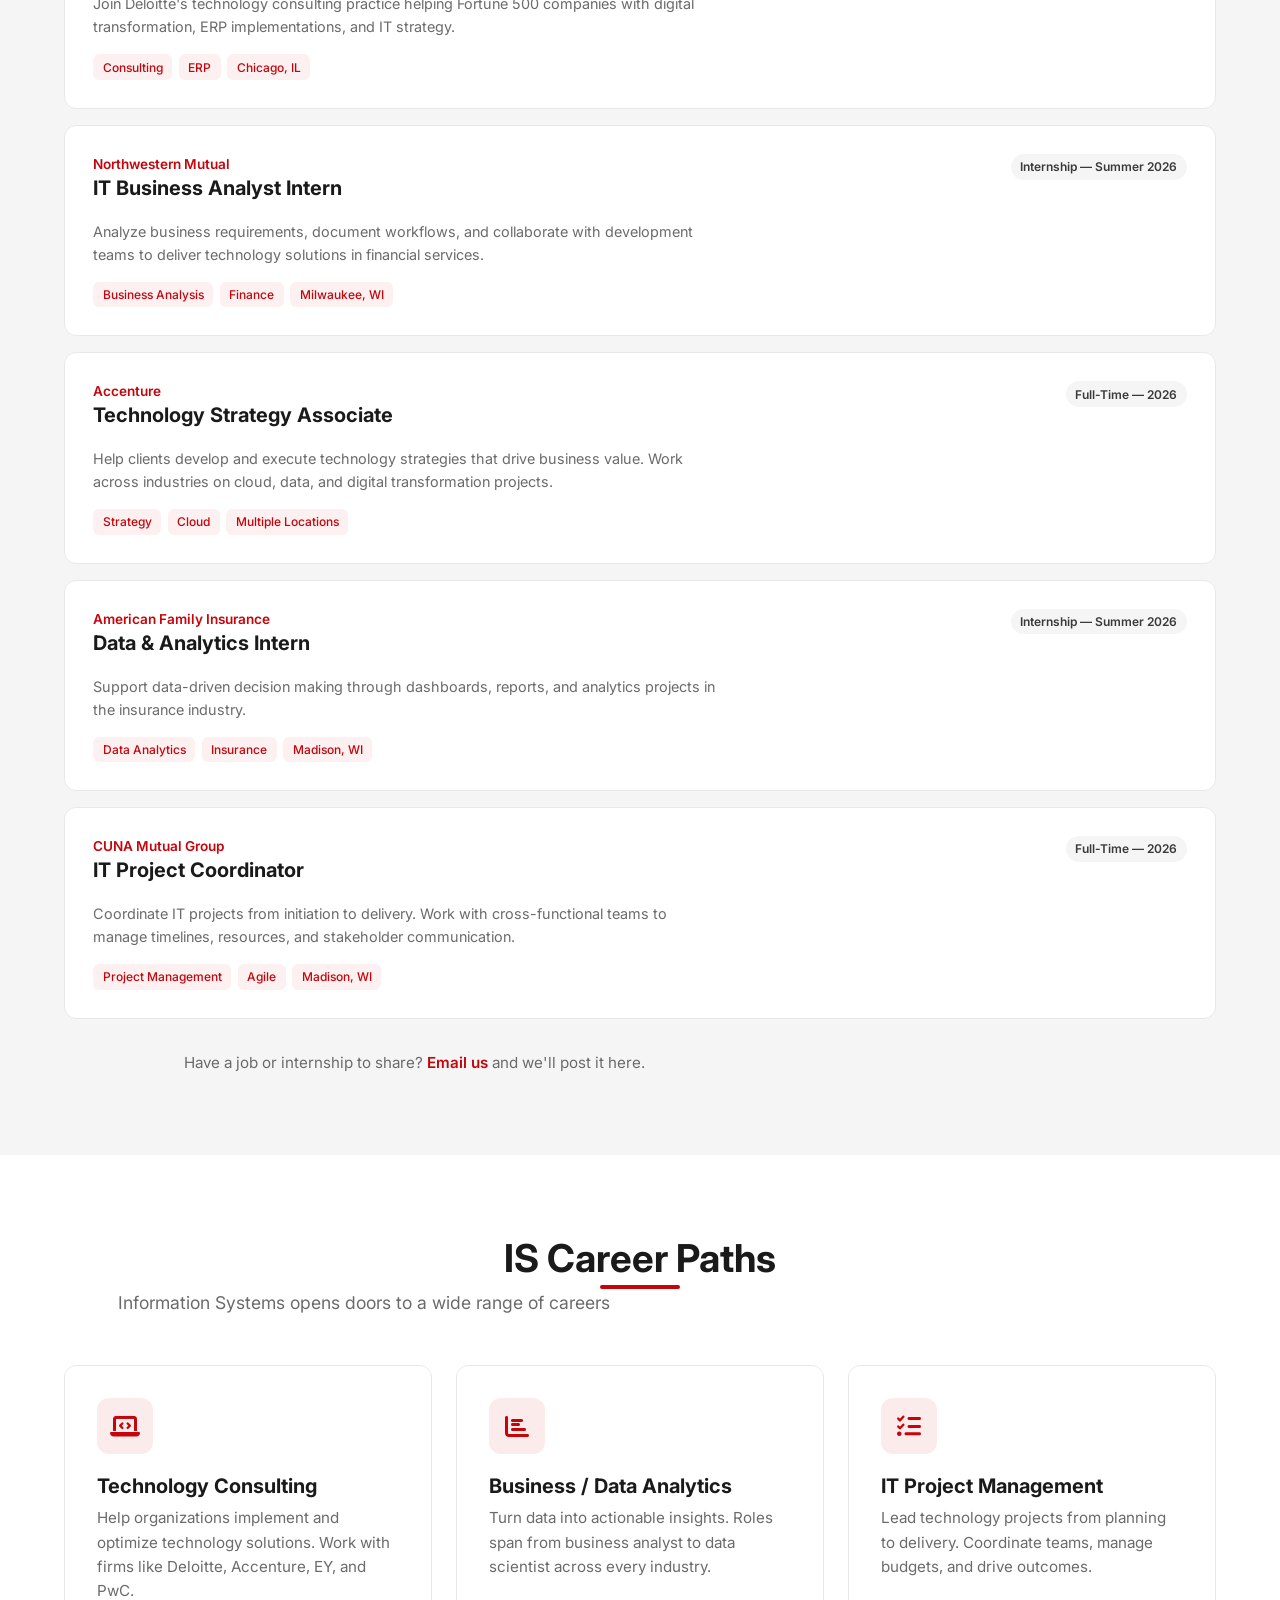
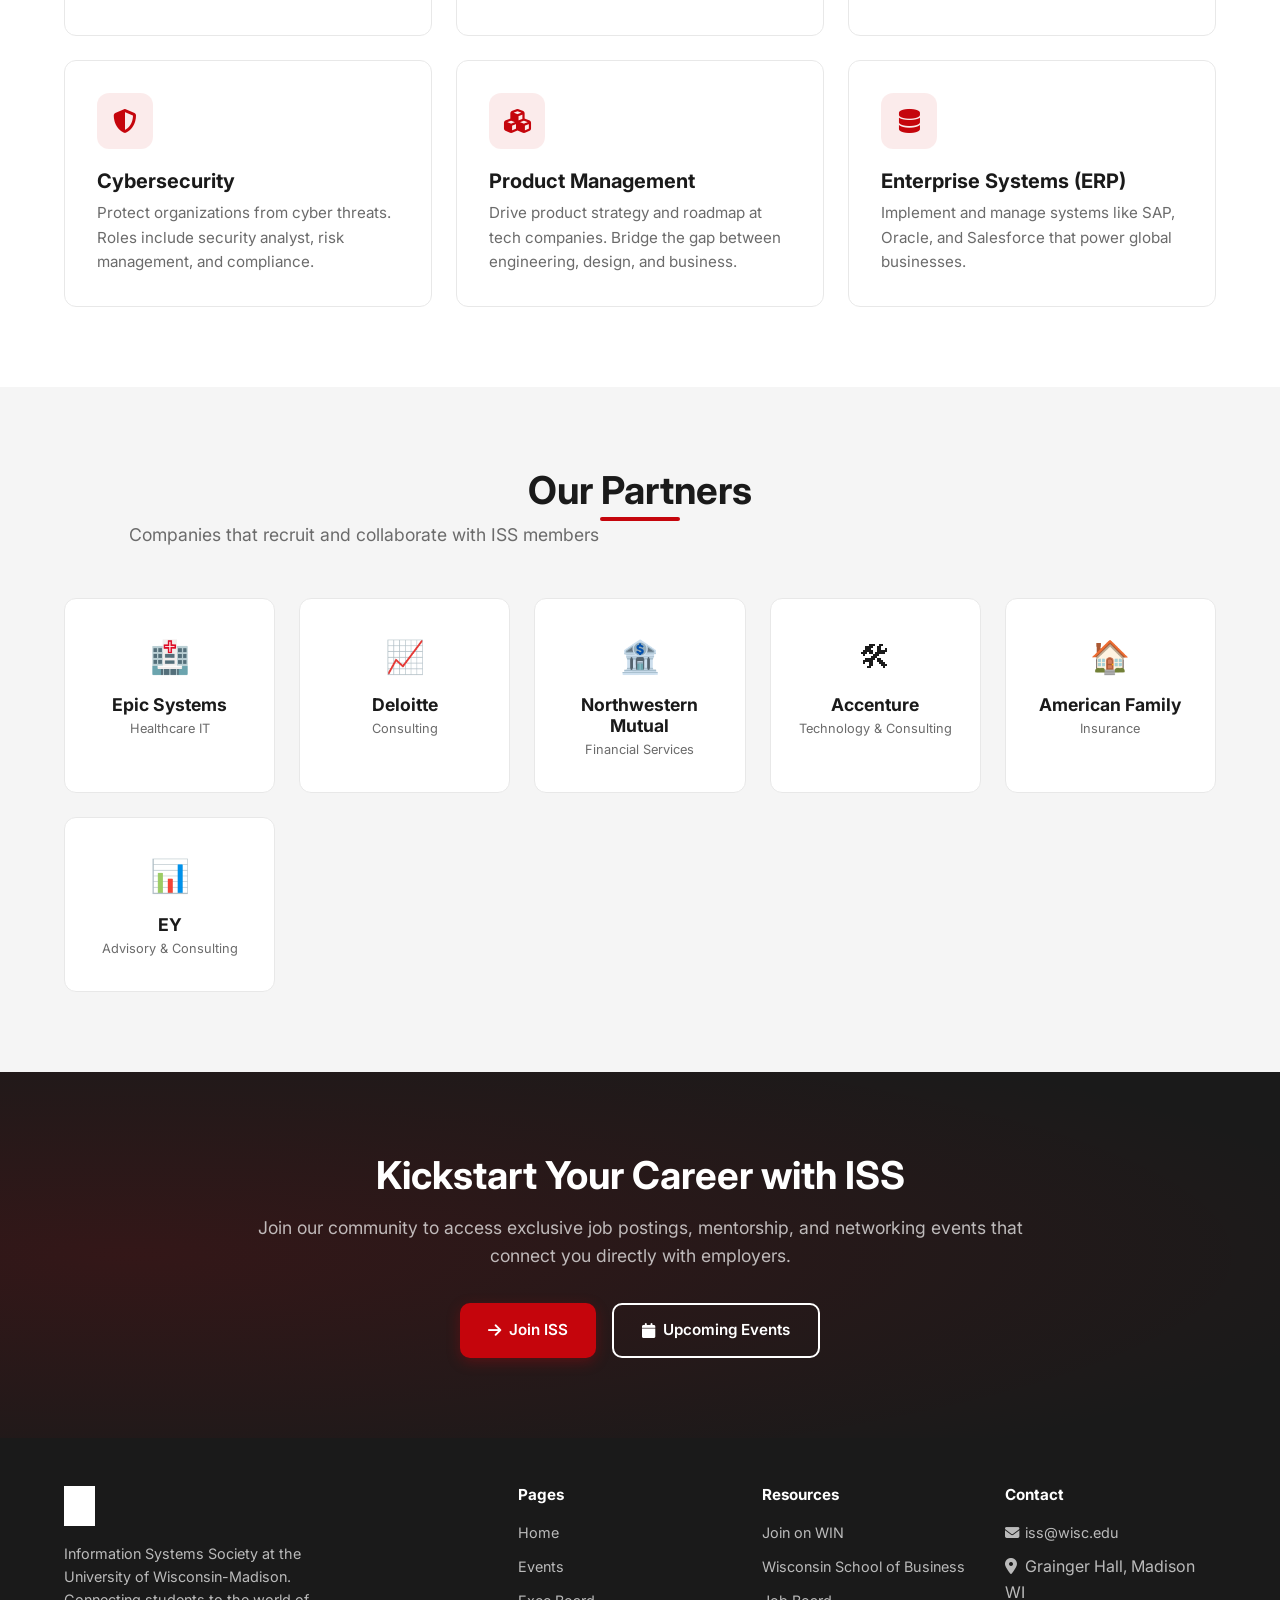
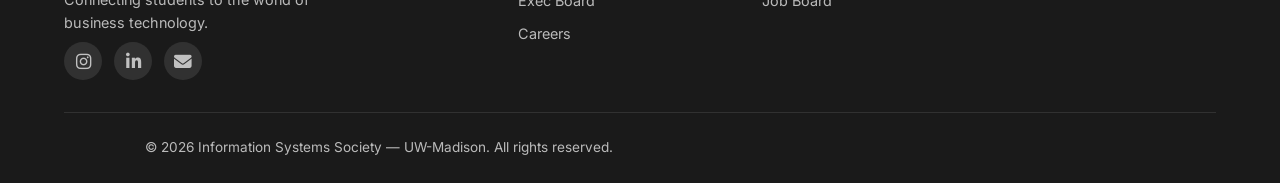
==== commit 88ea2740: "added website" ====
--- a/careers.html
+++ b/careers.html
@@ -44,7 +44,7 @@
   <!-- Career Resources -->
   <section>
     <div class="container">
-      <div class="section-header">
+      <div class="section-header reveal-up">
         <h2>Career Resources</h2>
         <p class="section-subtitle">Tools and programs to help you land your dream role</p>
       </div>
@@ -80,7 +80,7 @@
   <!-- Job Listings -->
   <section style="background: var(--gray-100);">
     <div class="container">
-      <div class="section-header">
+      <div class="section-header reveal-up">
         <h2>Featured Opportunities</h2>
         <p class="section-subtitle">Internships and full-time roles shared by our partners and alumni</p>
       </div>
@@ -200,7 +200,7 @@
   <!-- IS Career Paths -->
   <section>
     <div class="container">
-      <div class="section-header">
+      <div class="section-header reveal-up">
         <h2>IS Career Paths</h2>
         <p class="section-subtitle">Information Systems opens doors to a wide range of careers</p>
       </div>
@@ -242,7 +242,7 @@
   <!-- Company Partners -->
   <section id="partners" style="background: var(--gray-100);">
     <div class="container">
-      <div class="section-header">
+      <div class="section-header reveal-up">
         <h2>Our Partners</h2>
         <p class="section-subtitle">Companies that recruit and collaborate with ISS members</p>
       </div>
@@ -283,7 +283,7 @@
 
   <!-- CTA -->
   <section class="cta-section">
-    <div class="container">
+    <div class="container reveal-scale">
       <h2>Kickstart Your Career with ISS</h2>
       <p>Join our community to access exclusive job postings, mentorship, and networking events that connect you directly with employers.</p>
       <div class="btn-group" style="justify-content: center;">
@@ -377,7 +377,17 @@
         });
       });
     });
+
+    // Glow follow cursor on cards
+    document.querySelectorAll('.card, .event-card, .member-card, .resource-card, .job-card').forEach(card => {
+      card.addEventListener('mousemove', (e) => {
+        const rect = card.getBoundingClientRect();
+        card.style.setProperty('--mouse-x', ((e.clientX - rect.left) / rect.width * 100) + '%');
+        card.style.setProperty('--mouse-y', ((e.clientY - rect.top) / rect.height * 100) + '%');
+      });
+    });
   </script>
+  <script src="animations.js"></script>
 
 </body>
 </html>
--- a/styles.css
+++ b/styles.css
@@ -905,3 +905,279 @@
   .stats-grid { grid-template-columns: 1fr; }
   .btn-group { flex-direction: column; align-items: center; }
 }
+
+/* ===== Scroll Progress Bar ===== */
+.scroll-progress {
+  position: fixed;
+  top: 0;
+  left: 0;
+  height: 3px;
+  width: 0%;
+  background: linear-gradient(90deg, var(--uw-red), #ff4d4d);
+  z-index: 9999;
+  transition: width 0.05s linear;
+  box-shadow: 0 0 8px rgba(197, 5, 12, 0.5);
+}
+
+/* ===== Scroll Reveal Animations ===== */
+.reveal-up {
+  opacity: 0;
+  transform: translateY(40px);
+  transition: opacity 0.7s cubic-bezier(0.16, 1, 0.3, 1), transform 0.7s cubic-bezier(0.16, 1, 0.3, 1);
+}
+.reveal-up.revealed {
+  opacity: 1;
+  transform: translateY(0);
+}
+
+.reveal-left {
+  opacity: 0;
+  transform: translateX(-50px);
+  transition: opacity 0.7s cubic-bezier(0.16, 1, 0.3, 1), transform 0.7s cubic-bezier(0.16, 1, 0.3, 1);
+}
+.reveal-left.revealed {
+  opacity: 1;
+  transform: translateX(0);
+}
+
+.reveal-right {
+  opacity: 0;
+  transform: translateX(50px);
+  transition: opacity 0.7s cubic-bezier(0.16, 1, 0.3, 1), transform 0.7s cubic-bezier(0.16, 1, 0.3, 1);
+}
+.reveal-right.revealed {
+  opacity: 1;
+  transform: translateX(0);
+}
+
+.reveal-fade {
+  opacity: 0;
+  transition: opacity 0.8s ease;
+}
+.reveal-fade.revealed {
+  opacity: 1;
+}
+
+.reveal-scale {
+  opacity: 0;
+  transform: scale(0.9);
+  transition: opacity 0.7s cubic-bezier(0.16, 1, 0.3, 1), transform 0.7s cubic-bezier(0.16, 1, 0.3, 1);
+}
+.reveal-scale.revealed {
+  opacity: 1;
+  transform: scale(1);
+}
+
+/* Stagger children in grids */
+.reveal-child {
+  opacity: 0;
+  transform: translateY(30px);
+  transition: opacity 0.6s cubic-bezier(0.16, 1, 0.3, 1), transform 0.6s cubic-bezier(0.16, 1, 0.3, 1);
+}
+.reveal-child.revealed {
+  opacity: 1;
+  transform: translateY(0);
+}
+
+/* ===== Hero Word Reveal ===== */
+.word-reveal {
+  display: inline-block;
+  opacity: 0;
+  transform: translateY(20px);
+  animation: wordReveal 0.6s cubic-bezier(0.16, 1, 0.3, 1) forwards;
+}
+
+@keyframes wordReveal {
+  to {
+    opacity: 1;
+    transform: translateY(0);
+  }
+}
+
+/* ===== Hero entrance for paragraph and buttons ===== */
+.hero-text p {
+  opacity: 0;
+  animation: fadeSlideUp 0.8s 0.6s cubic-bezier(0.16, 1, 0.3, 1) forwards;
+}
+
+.hero-text .btn-group {
+  opacity: 0;
+  animation: fadeSlideUp 0.8s 0.8s cubic-bezier(0.16, 1, 0.3, 1) forwards;
+}
+
+.hero-visual {
+  opacity: 0;
+  animation: fadeSlideUp 1s 0.4s cubic-bezier(0.16, 1, 0.3, 1) forwards;
+}
+
+@keyframes fadeSlideUp {
+  from {
+    opacity: 0;
+    transform: translateY(30px);
+  }
+  to {
+    opacity: 1;
+    transform: translateY(0);
+  }
+}
+
+/* ===== Logo floating animation ===== */
+.hero-logo-wrapper img {
+  animation: floatLogo 4s ease-in-out infinite;
+}
+
+@keyframes floatLogo {
+  0%, 100% { transform: translateY(0); }
+  50% { transform: translateY(-12px); }
+}
+
+/* ===== Glowing card hover effect ===== */
+.card::before,
+.event-card::before,
+.member-card::before,
+.resource-card::before,
+.job-card::before {
+  content: '';
+  position: absolute;
+  top: 0;
+  left: 0;
+  right: 0;
+  bottom: 0;
+  border-radius: var(--radius);
+  opacity: 0;
+  transition: opacity 0.4s ease;
+  background: radial-gradient(circle at var(--mouse-x, 50%) var(--mouse-y, 50%), rgba(197, 5, 12, 0.08) 0%, transparent 60%);
+  pointer-events: none;
+  z-index: 0;
+}
+
+.card,
+.event-card,
+.member-card,
+.resource-card,
+.job-card {
+  position: relative;
+  overflow: hidden;
+}
+
+.card:hover::before,
+.event-card:hover::before,
+.member-card:hover::before,
+.resource-card:hover::before,
+.job-card:hover::before {
+  opacity: 1;
+}
+
+/* ===== Stats bar counter glow ===== */
+.stat-item {
+  position: relative;
+}
+
+.stat-item h3 {
+  transition: text-shadow 0.3s ease;
+}
+
+.stats-bar:hover .stat-item h3 {
+  text-shadow: 0 0 20px rgba(255, 255, 255, 0.3);
+}
+
+/* ===== Smooth section border glow ===== */
+.section-header h2::after {
+  transition: width 0.5s cubic-bezier(0.16, 1, 0.3, 1);
+  width: 40px;
+}
+
+.section-header.revealed h2::after,
+.section-header h2:hover::after {
+  width: 80px;
+}
+
+/* ===== Nav link underline animation ===== */
+.nav-links a {
+  position: relative;
+}
+
+.nav-links a::after {
+  content: '';
+  position: absolute;
+  bottom: 2px;
+  left: 50%;
+  width: 0;
+  height: 2px;
+  background: var(--uw-red);
+  border-radius: 1px;
+  transition: all 0.3s cubic-bezier(0.16, 1, 0.3, 1);
+  transform: translateX(-50%);
+}
+
+.nav-links a:hover::after,
+.nav-links a.active::after {
+  width: 60%;
+}
+
+/* ===== Page hero on interior pages ===== */
+.page-hero h1 {
+  opacity: 0;
+  animation: fadeSlideUp 0.7s 0.1s cubic-bezier(0.16, 1, 0.3, 1) forwards;
+}
+
+.page-hero p {
+  opacity: 0;
+  animation: fadeSlideUp 0.7s 0.3s cubic-bezier(0.16, 1, 0.3, 1) forwards;
+}
+
+/* ===== Filter tab click ripple ===== */
+.filter-tab {
+  position: relative;
+  overflow: hidden;
+}
+
+.filter-tab::after {
+  content: '';
+  position: absolute;
+  top: 50%;
+  left: 50%;
+  width: 0;
+  height: 0;
+  border-radius: 50%;
+  background: rgba(197, 5, 12, 0.1);
+  transform: translate(-50%, -50%);
+  transition: width 0.4s ease, height 0.4s ease;
+}
+
+.filter-tab:active::after {
+  width: 200px;
+  height: 200px;
+}
+
+/* ===== CTA section shimmer ===== */
+.cta-section {
+  position: relative;
+  overflow: hidden;
+}
+
+.cta-section::before {
+  content: '';
+  position: absolute;
+  top: -50%;
+  left: -50%;
+  width: 200%;
+  height: 200%;
+  background: radial-gradient(ellipse at 30% 50%, rgba(197, 5, 12, 0.15) 0%, transparent 50%);
+  animation: shimmerBg 8s ease-in-out infinite alternate;
+}
+
+@keyframes shimmerBg {
+  0% { transform: translate(0, 0); }
+  100% { transform: translate(5%, 3%); }
+}
+
+/* ===== Smooth card glow follow cursor ===== */
+.card > *,
+.event-card > *,
+.member-card > *,
+.resource-card > *,
+.job-card > * {
+  position: relative;
+  z-index: 1;
+}
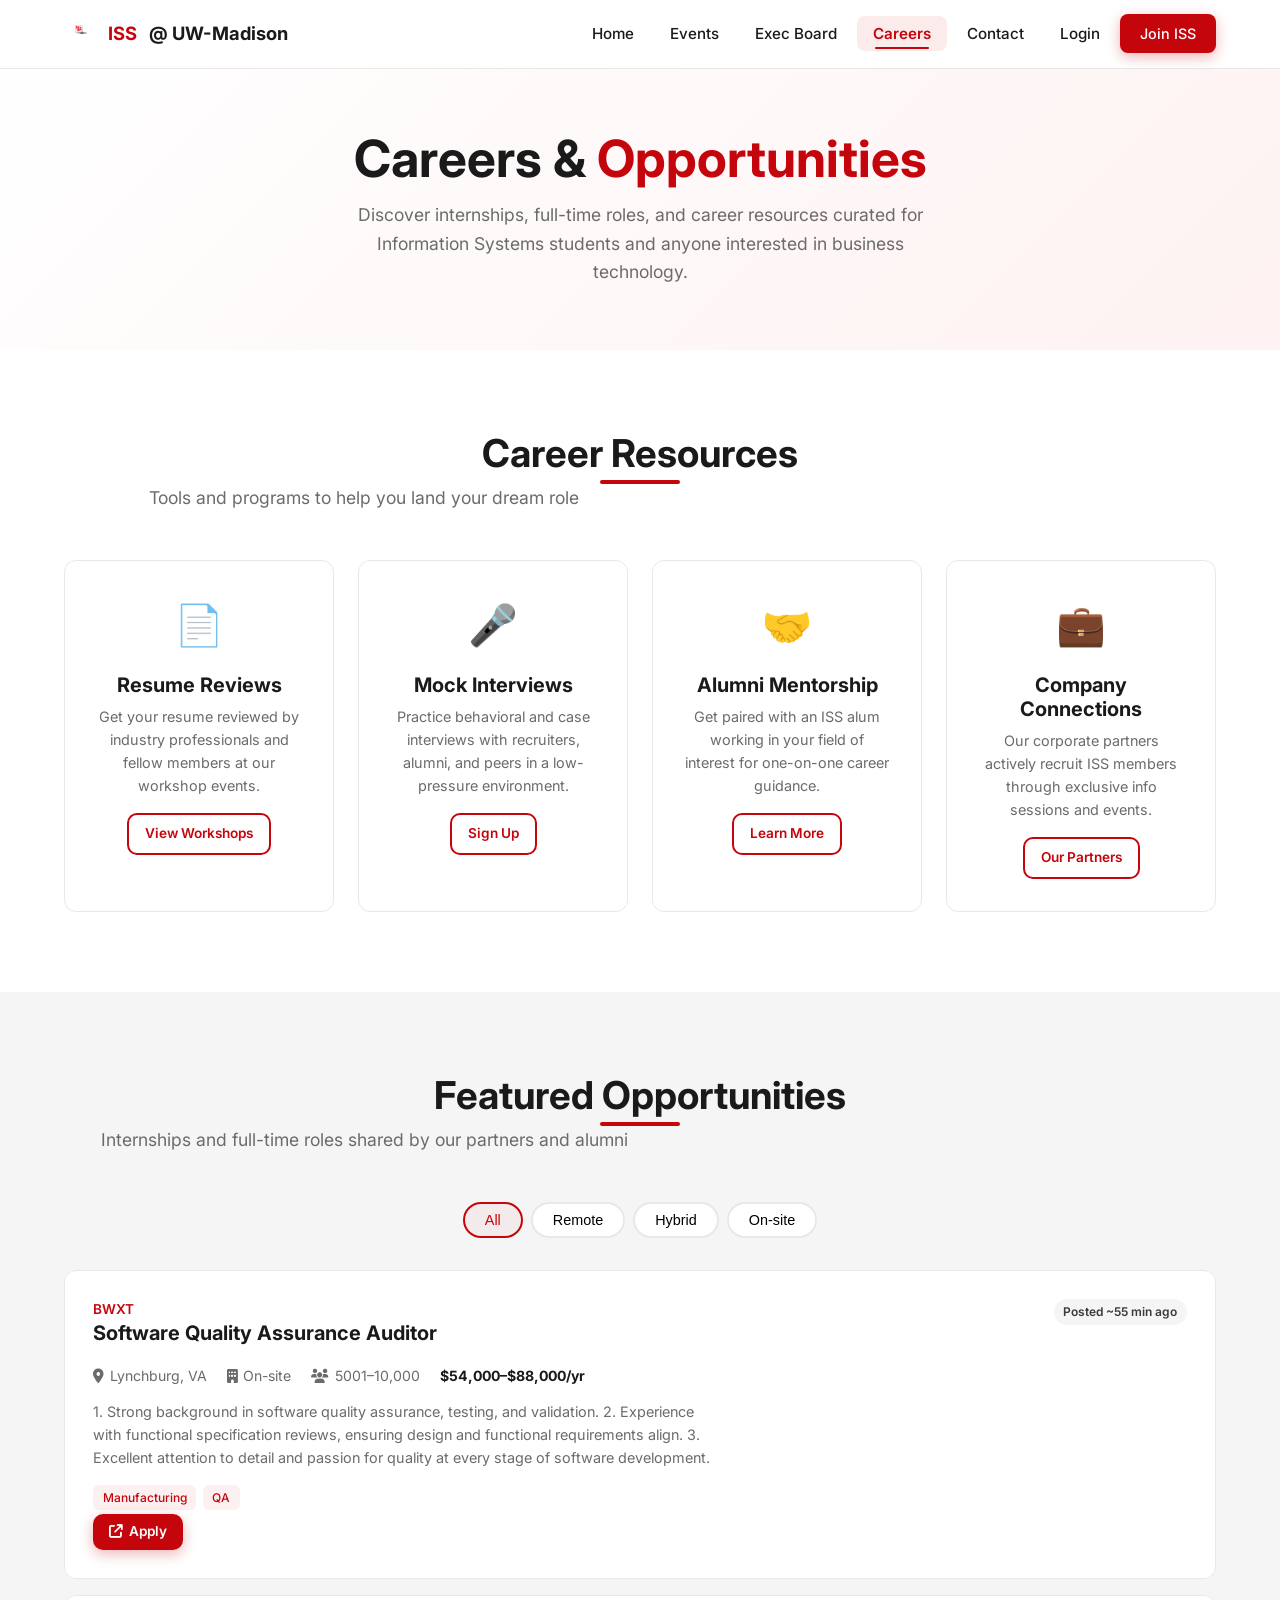
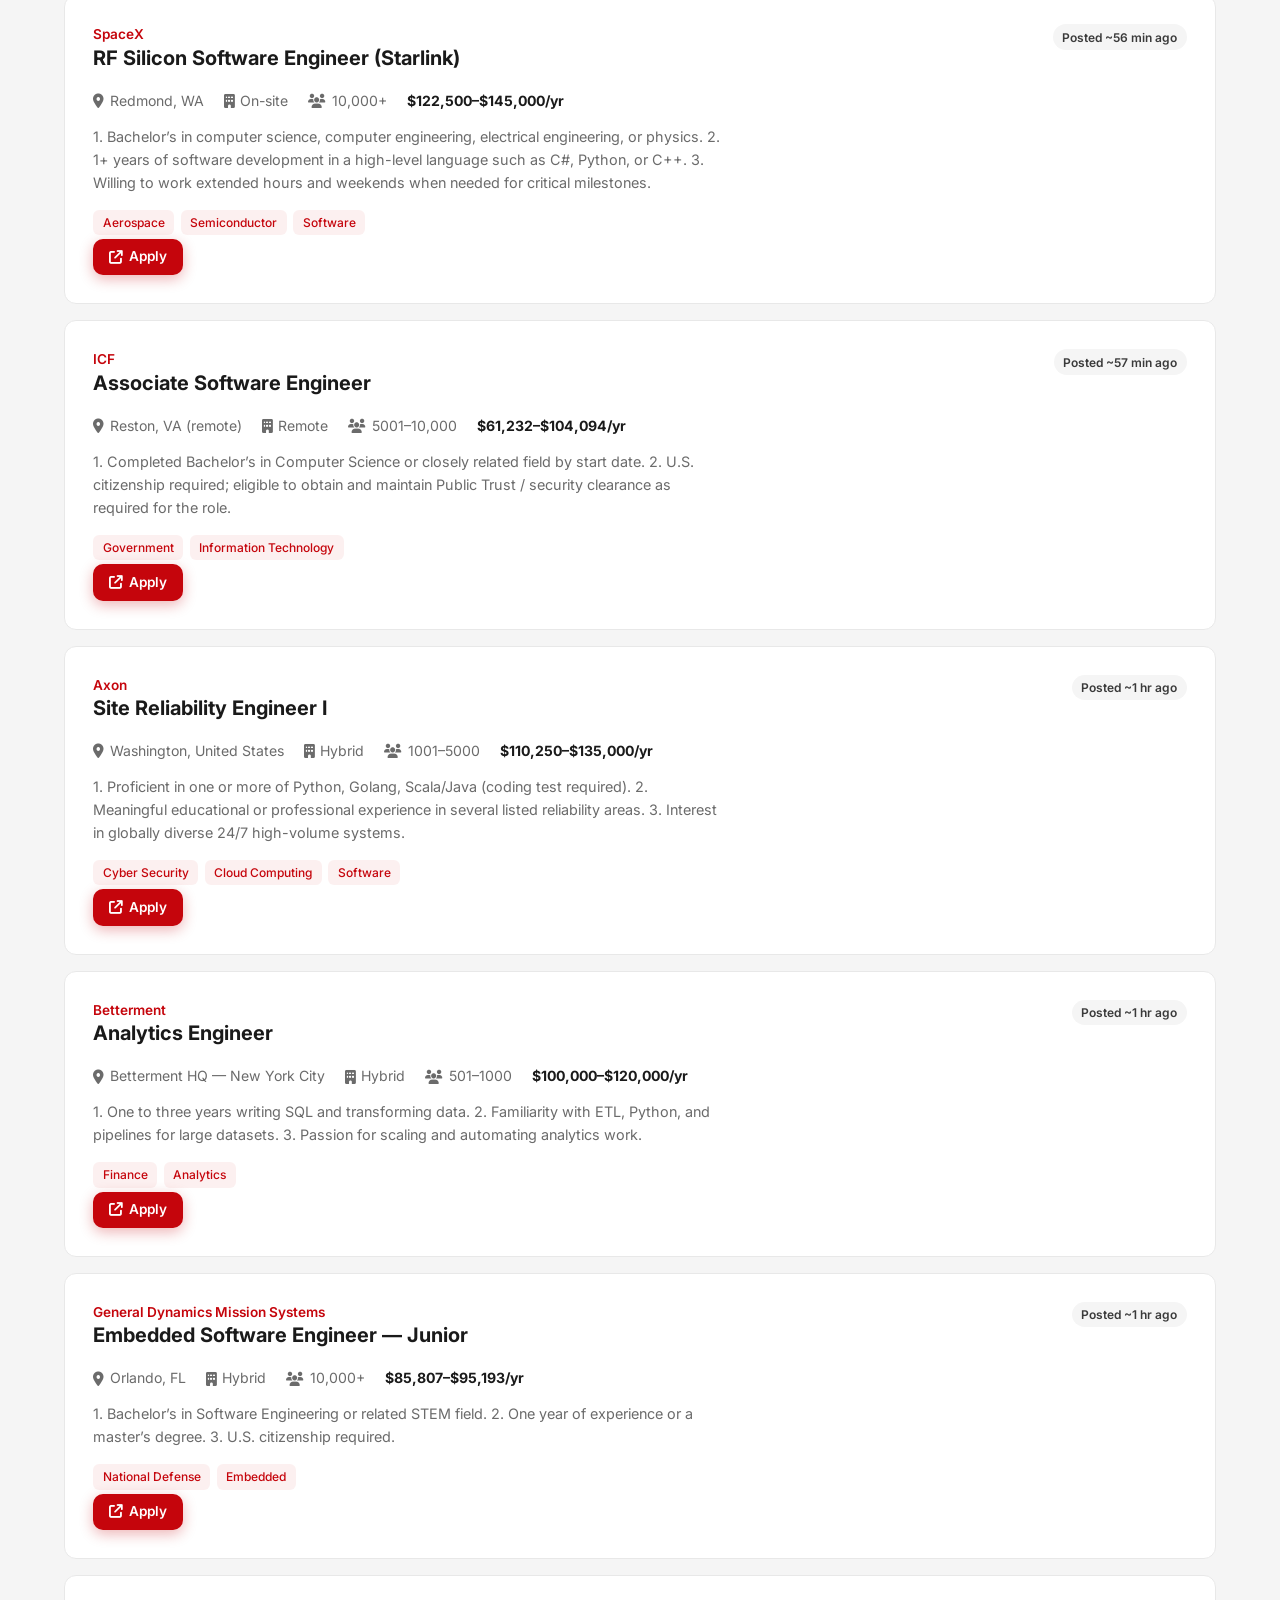
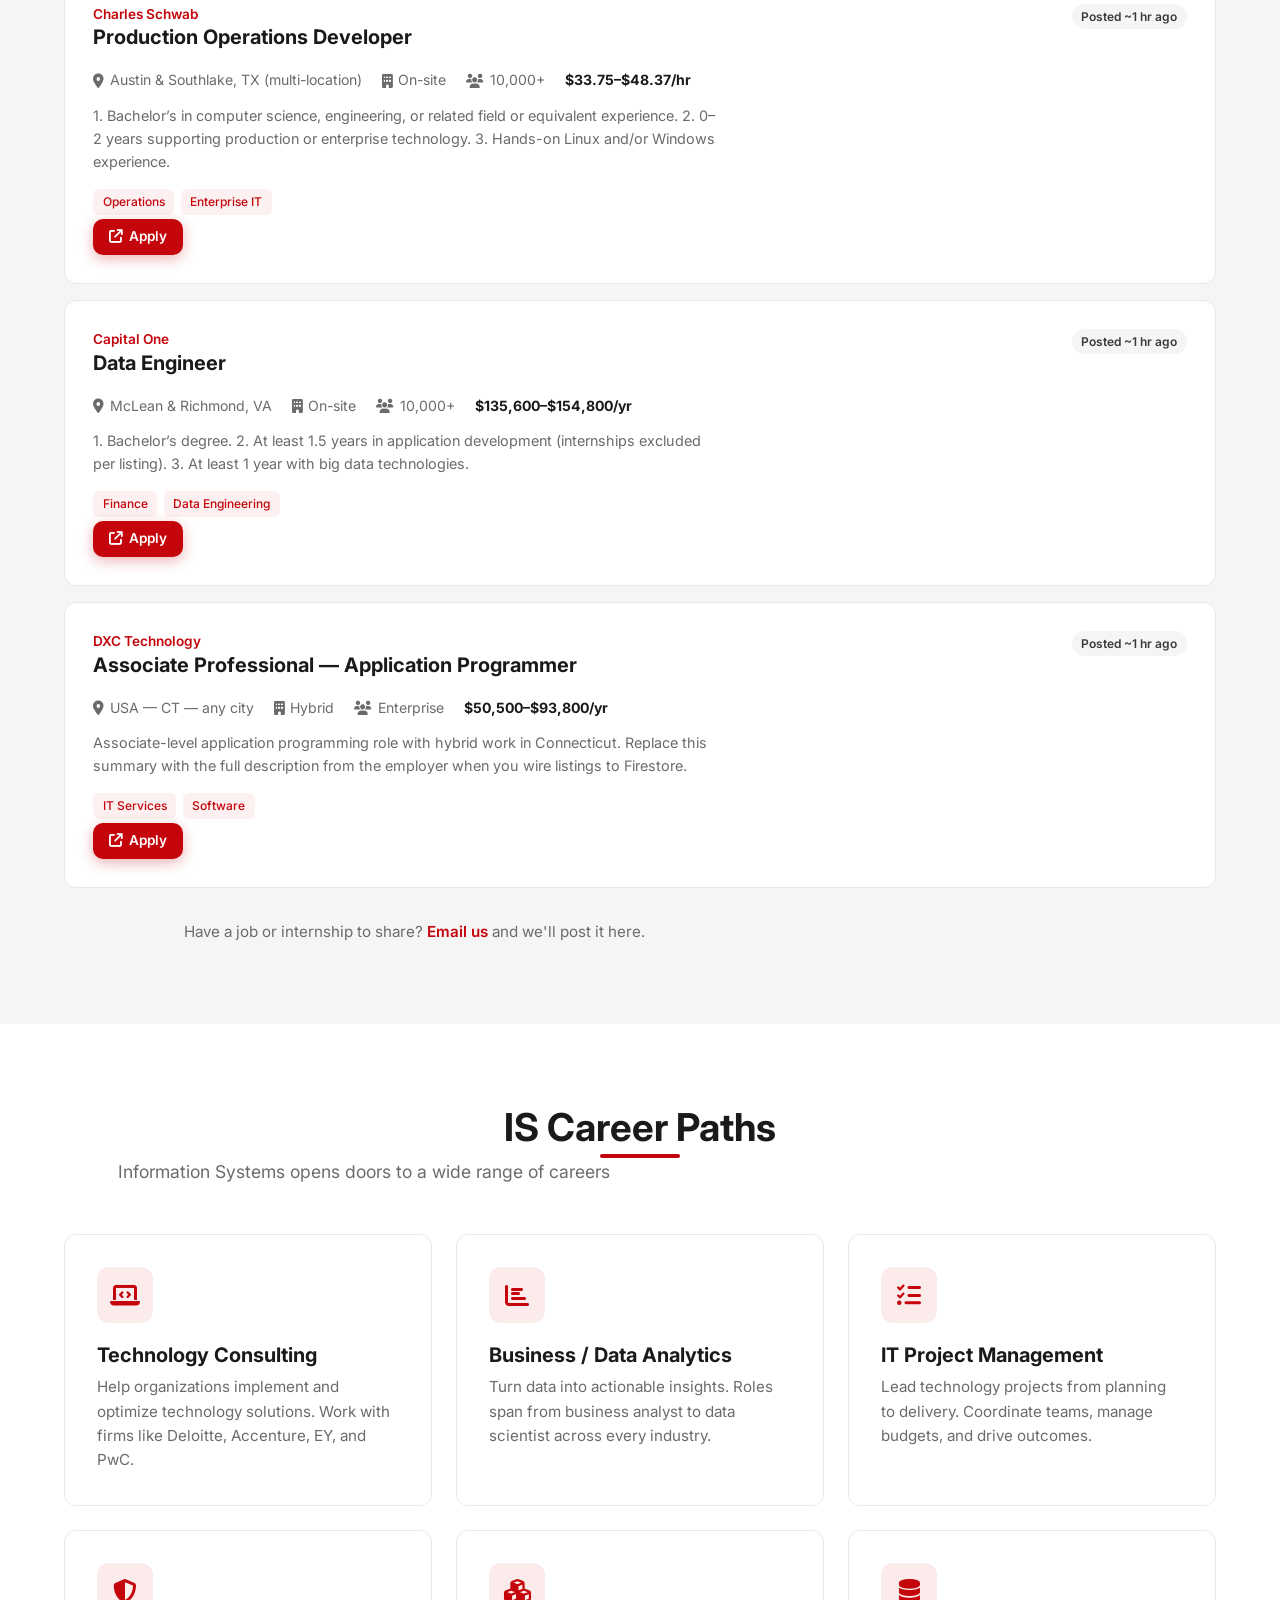
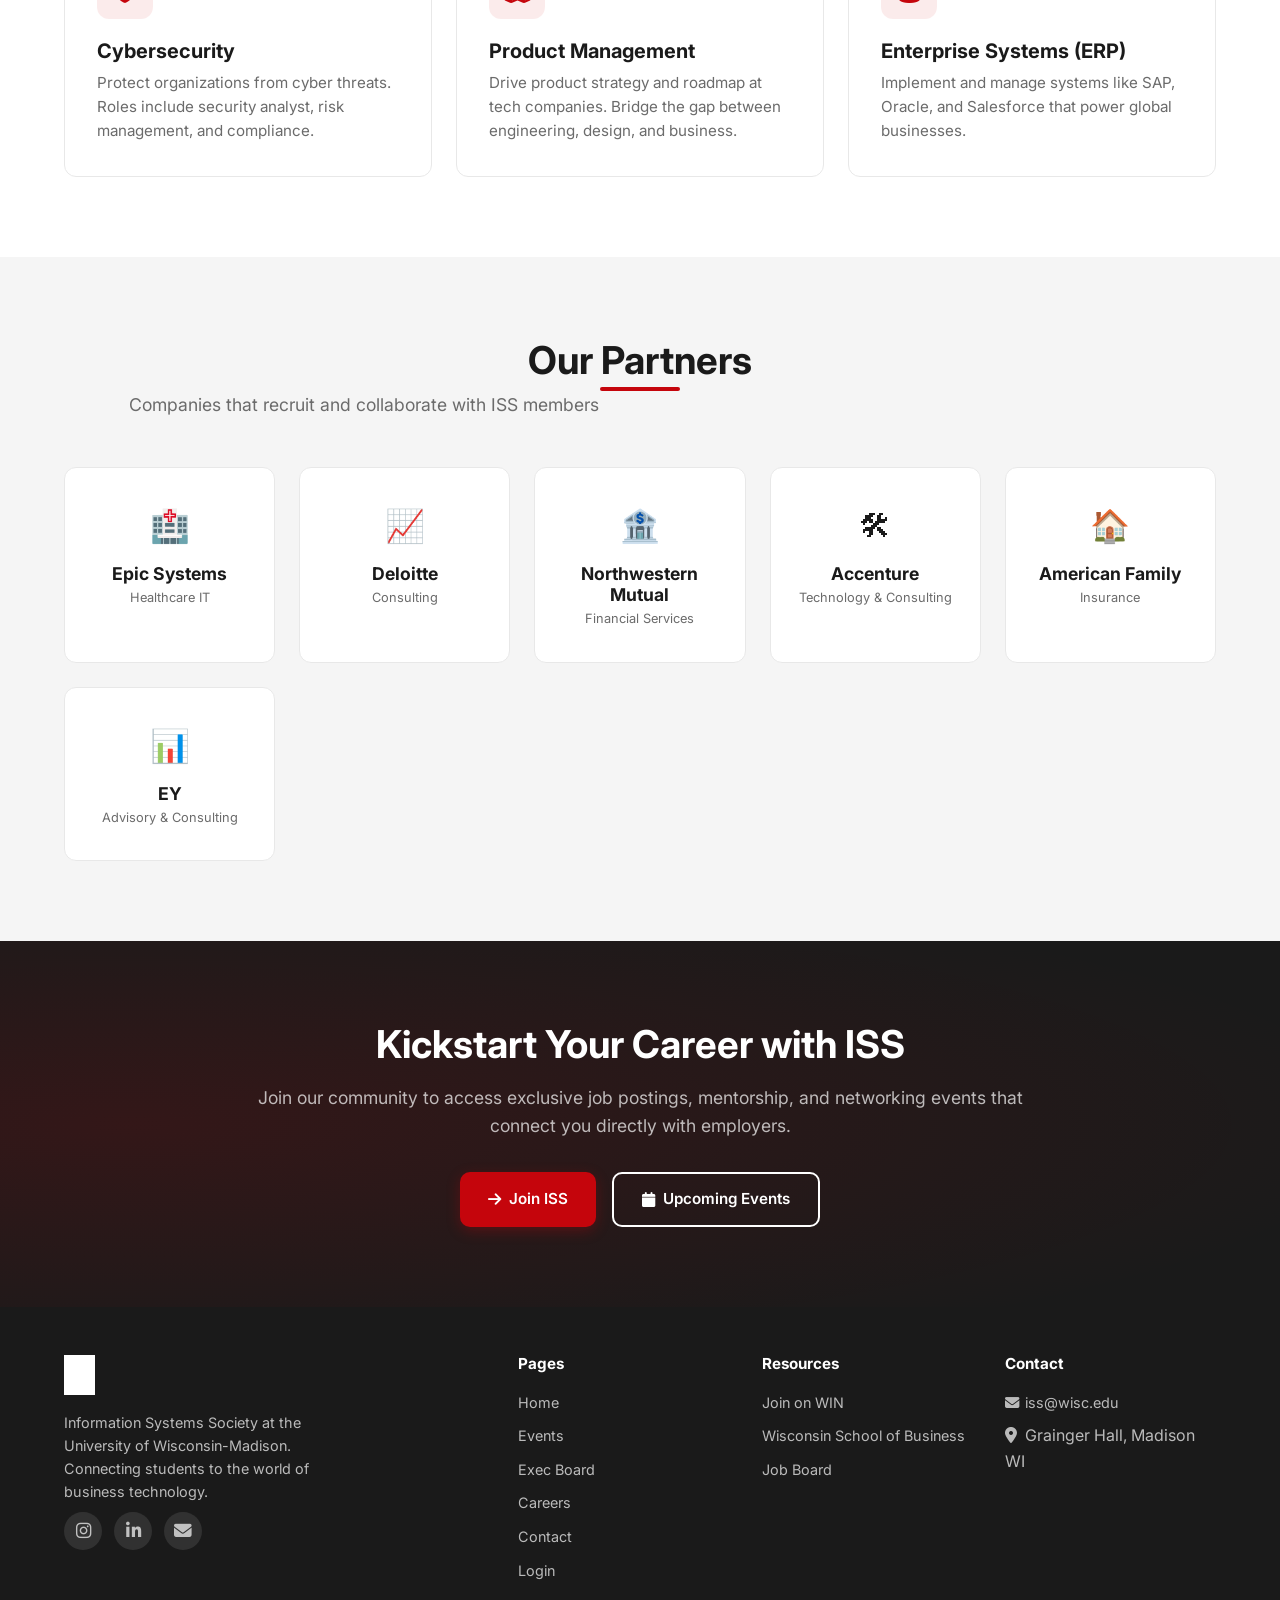
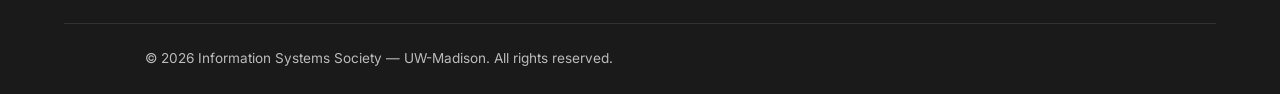
==== commit 81374487: "Add contact form, login, admin dashboard, job listings, exec board updates Made-with: Cursor" ====
--- a/careers.html
+++ b/careers.html
@@ -25,6 +25,8 @@
         <li><a href="events.html">Events</a></li>
         <li><a href="exec-board.html">Exec Board</a></li>
         <li><a href="careers.html" class="active">Careers</a></li>
+        <li><a href="contact.html">Contact</a></li>
+        <li><a href="login.html">Login</a></li>
         <li><a href="https://win.wisc.edu/organization/iss" target="_blank" class="btn btn-primary" style="padding: 0.5rem 1.25rem; font-size: 0.9rem;">Join ISS</a></li>
       </ul>
       <button class="hamburger" id="hamburger" aria-label="Toggle navigation">
@@ -87,106 +89,211 @@
 
       <div class="filter-tabs" style="margin-bottom: 2rem;">
         <button class="filter-tab active" data-filter="all">All</button>
-        <button class="filter-tab" data-filter="internship">Internships</button>
-        <button class="filter-tab" data-filter="fulltime">Full-Time</button>
+        <button class="filter-tab" data-filter="remote">Remote</button>
+        <button class="filter-tab" data-filter="hybrid">Hybrid</button>
+        <button class="filter-tab" data-filter="onsite">On-site</button>
       </div>
 
       <div style="display: grid; gap: 1rem;" id="jobGrid">
 
-        <div class="job-card" data-type="internship">
-          <div class="job-header">
-            <div>
-              <div class="job-company">Epic Systems</div>
-              <h3>Technical Solutions Engineer Intern</h3>
-            </div>
-            <span class="job-type">Internship &mdash; Summer 2026</span>
-          </div>
-          <p>Work directly with healthcare organizations to implement and optimize Epic's software. Combine technical problem-solving with client communication.</p>
-          <div class="job-tags">
-            <span>Healthcare IT</span>
-            <span>Problem Solving</span>
-            <span>Verona, WI</span>
-          </div>
-        </div>
-
-        <div class="job-card" data-type="fulltime">
-          <div class="job-header">
-            <div>
-              <div class="job-company">Deloitte</div>
-              <h3>Technology Consulting Analyst</h3>
-            </div>
-            <span class="job-type">Full-Time &mdash; 2026</span>
-          </div>
-          <p>Join Deloitte's technology consulting practice helping Fortune 500 companies with digital transformation, ERP implementations, and IT strategy.</p>
-          <div class="job-tags">
-            <span>Consulting</span>
-            <span>ERP</span>
-            <span>Chicago, IL</span>
-          </div>
-        </div>
-
-        <div class="job-card" data-type="internship">
-          <div class="job-header">
-            <div>
-              <div class="job-company">Northwestern Mutual</div>
-              <h3>IT Business Analyst Intern</h3>
-            </div>
-            <span class="job-type">Internship &mdash; Summer 2026</span>
-          </div>
-          <p>Analyze business requirements, document workflows, and collaborate with development teams to deliver technology solutions in financial services.</p>
-          <div class="job-tags">
-            <span>Business Analysis</span>
+        <div class="job-card" data-work="onsite">
+          <div class="job-header">
+            <div>
+              <div class="job-company">BWXT</div>
+              <h3>Software Quality Assurance Auditor</h3>
+            </div>
+            <span class="job-type">Posted ~55 min ago</span>
+          </div>
+          <div class="job-meta">
+            <span><i class="fas fa-location-dot"></i> Lynchburg, VA</span>
+            <span><i class="fas fa-building"></i> On-site</span>
+            <span><i class="fas fa-users"></i> 5001&ndash;10,000</span>
+            <span class="job-pay">$54,000&ndash;$88,000/yr</span>
+          </div>
+          <p>1. Strong background in software quality assurance, testing, and validation. 2. Experience with functional specification reviews, ensuring design and functional requirements align. 3. Excellent attention to detail and passion for quality at every stage of software development.</p>
+          <div class="job-tags">
+            <span>Manufacturing</span>
+            <span>QA</span>
+          </div>
+          <a class="btn btn-primary btn-sm job-apply" href="#" aria-label="Apply to Software Quality Assurance Auditor at BWXT (add external URL)"><i class="fas fa-arrow-up-right-from-square"></i> Apply</a>
+        </div>
+
+        <div class="job-card" data-work="onsite">
+          <div class="job-header">
+            <div>
+              <div class="job-company">SpaceX</div>
+              <h3>RF Silicon Software Engineer (Starlink)</h3>
+            </div>
+            <span class="job-type">Posted ~56 min ago</span>
+          </div>
+          <div class="job-meta">
+            <span><i class="fas fa-location-dot"></i> Redmond, WA</span>
+            <span><i class="fas fa-building"></i> On-site</span>
+            <span><i class="fas fa-users"></i> 10,000+</span>
+            <span class="job-pay">$122,500&ndash;$145,000/yr</span>
+          </div>
+          <p>1. Bachelor&rsquo;s in computer science, computer engineering, electrical engineering, or physics. 2. 1+ years of software development in a high-level language such as C#, Python, or C++. 3. Willing to work extended hours and weekends when needed for critical milestones.</p>
+          <div class="job-tags">
+            <span>Aerospace</span>
+            <span>Semiconductor</span>
+            <span>Software</span>
+          </div>
+          <a class="btn btn-primary btn-sm job-apply" href="#" aria-label="Apply to RF Silicon Software Engineer at SpaceX"><i class="fas fa-arrow-up-right-from-square"></i> Apply</a>
+        </div>
+
+        <div class="job-card" data-work="remote">
+          <div class="job-header">
+            <div>
+              <div class="job-company">ICF</div>
+              <h3>Associate Software Engineer</h3>
+            </div>
+            <span class="job-type">Posted ~57 min ago</span>
+          </div>
+          <div class="job-meta">
+            <span><i class="fas fa-location-dot"></i> Reston, VA (remote)</span>
+            <span><i class="fas fa-building"></i> Remote</span>
+            <span><i class="fas fa-users"></i> 5001&ndash;10,000</span>
+            <span class="job-pay">$61,232&ndash;$104,094/yr</span>
+          </div>
+          <p>1. Completed Bachelor&rsquo;s in Computer Science or closely related field by start date. 2. U.S. citizenship required; eligible to obtain and maintain Public Trust / security clearance as required for the role.</p>
+          <div class="job-tags">
+            <span>Government</span>
+            <span>Information Technology</span>
+          </div>
+          <a class="btn btn-primary btn-sm job-apply" href="#" aria-label="Apply to Associate Software Engineer at ICF"><i class="fas fa-arrow-up-right-from-square"></i> Apply</a>
+        </div>
+
+        <div class="job-card" data-work="hybrid">
+          <div class="job-header">
+            <div>
+              <div class="job-company">Axon</div>
+              <h3>Site Reliability Engineer I</h3>
+            </div>
+            <span class="job-type">Posted ~1 hr ago</span>
+          </div>
+          <div class="job-meta">
+            <span><i class="fas fa-location-dot"></i> Washington, United States</span>
+            <span><i class="fas fa-building"></i> Hybrid</span>
+            <span><i class="fas fa-users"></i> 1001&ndash;5000</span>
+            <span class="job-pay">$110,250&ndash;$135,000/yr</span>
+          </div>
+          <p>1. Proficient in one or more of Python, Golang, Scala/Java (coding test required). 2. Meaningful educational or professional experience in several listed reliability areas. 3. Interest in globally diverse 24/7 high-volume systems.</p>
+          <div class="job-tags">
+            <span>Cyber Security</span>
+            <span>Cloud Computing</span>
+            <span>Software</span>
+          </div>
+          <a class="btn btn-primary btn-sm job-apply" href="#" aria-label="Apply to Site Reliability Engineer I at Axon"><i class="fas fa-arrow-up-right-from-square"></i> Apply</a>
+        </div>
+
+        <div class="job-card" data-work="hybrid">
+          <div class="job-header">
+            <div>
+              <div class="job-company">Betterment</div>
+              <h3>Analytics Engineer</h3>
+            </div>
+            <span class="job-type">Posted ~1 hr ago</span>
+          </div>
+          <div class="job-meta">
+            <span><i class="fas fa-location-dot"></i> Betterment HQ &mdash; New York City</span>
+            <span><i class="fas fa-building"></i> Hybrid</span>
+            <span><i class="fas fa-users"></i> 501&ndash;1000</span>
+            <span class="job-pay">$100,000&ndash;$120,000/yr</span>
+          </div>
+          <p>1. One to three years writing SQL and transforming data. 2. Familiarity with ETL, Python, and pipelines for large datasets. 3. Passion for scaling and automating analytics work.</p>
+          <div class="job-tags">
             <span>Finance</span>
-            <span>Milwaukee, WI</span>
-          </div>
-        </div>
-
-        <div class="job-card" data-type="fulltime">
-          <div class="job-header">
-            <div>
-              <div class="job-company">Accenture</div>
-              <h3>Technology Strategy Associate</h3>
-            </div>
-            <span class="job-type">Full-Time &mdash; 2026</span>
-          </div>
-          <p>Help clients develop and execute technology strategies that drive business value. Work across industries on cloud, data, and digital transformation projects.</p>
-          <div class="job-tags">
-            <span>Strategy</span>
-            <span>Cloud</span>
-            <span>Multiple Locations</span>
-          </div>
-        </div>
-
-        <div class="job-card" data-type="internship">
-          <div class="job-header">
-            <div>
-              <div class="job-company">American Family Insurance</div>
-              <h3>Data &amp; Analytics Intern</h3>
-            </div>
-            <span class="job-type">Internship &mdash; Summer 2026</span>
-          </div>
-          <p>Support data-driven decision making through dashboards, reports, and analytics projects in the insurance industry.</p>
-          <div class="job-tags">
-            <span>Data Analytics</span>
-            <span>Insurance</span>
-            <span>Madison, WI</span>
-          </div>
-        </div>
-
-        <div class="job-card" data-type="fulltime">
-          <div class="job-header">
-            <div>
-              <div class="job-company">CUNA Mutual Group</div>
-              <h3>IT Project Coordinator</h3>
-            </div>
-            <span class="job-type">Full-Time &mdash; 2026</span>
-          </div>
-          <p>Coordinate IT projects from initiation to delivery. Work with cross-functional teams to manage timelines, resources, and stakeholder communication.</p>
-          <div class="job-tags">
-            <span>Project Management</span>
-            <span>Agile</span>
-            <span>Madison, WI</span>
-          </div>
+            <span>Analytics</span>
+          </div>
+          <a class="btn btn-primary btn-sm job-apply" href="#" aria-label="Apply to Analytics Engineer at Betterment"><i class="fas fa-arrow-up-right-from-square"></i> Apply</a>
+        </div>
+
+        <div class="job-card" data-work="hybrid">
+          <div class="job-header">
+            <div>
+              <div class="job-company">General Dynamics Mission Systems</div>
+              <h3>Embedded Software Engineer &mdash; Junior</h3>
+            </div>
+            <span class="job-type">Posted ~1 hr ago</span>
+          </div>
+          <div class="job-meta">
+            <span><i class="fas fa-location-dot"></i> Orlando, FL</span>
+            <span><i class="fas fa-building"></i> Hybrid</span>
+            <span><i class="fas fa-users"></i> 10,000+</span>
+            <span class="job-pay">$85,807&ndash;$95,193/yr</span>
+          </div>
+          <p>1. Bachelor&rsquo;s in Software Engineering or related STEM field. 2. One year of experience or a master&rsquo;s degree. 3. U.S. citizenship required.</p>
+          <div class="job-tags">
+            <span>National Defense</span>
+            <span>Embedded</span>
+          </div>
+          <a class="btn btn-primary btn-sm job-apply" href="#" aria-label="Apply to Embedded Software Engineer at GDMS"><i class="fas fa-arrow-up-right-from-square"></i> Apply</a>
+        </div>
+
+        <div class="job-card" data-work="onsite">
+          <div class="job-header">
+            <div>
+              <div class="job-company">Charles Schwab</div>
+              <h3>Production Operations Developer</h3>
+            </div>
+            <span class="job-type">Posted ~1 hr ago</span>
+          </div>
+          <div class="job-meta">
+            <span><i class="fas fa-location-dot"></i> Austin &amp; Southlake, TX (multi-location)</span>
+            <span><i class="fas fa-building"></i> On-site</span>
+            <span><i class="fas fa-users"></i> 10,000+</span>
+            <span class="job-pay">$33.75&ndash;$48.37/hr</span>
+          </div>
+          <p>1. Bachelor&rsquo;s in computer science, engineering, or related field or equivalent experience. 2. 0&ndash;2 years supporting production or enterprise technology. 3. Hands-on Linux and/or Windows experience.</p>
+          <div class="job-tags">
+            <span>Operations</span>
+            <span>Enterprise IT</span>
+          </div>
+          <a class="btn btn-primary btn-sm job-apply" href="#" aria-label="Apply to Production Operations Developer at Charles Schwab"><i class="fas fa-arrow-up-right-from-square"></i> Apply</a>
+        </div>
+
+        <div class="job-card" data-work="onsite">
+          <div class="job-header">
+            <div>
+              <div class="job-company">Capital One</div>
+              <h3>Data Engineer</h3>
+            </div>
+            <span class="job-type">Posted ~1 hr ago</span>
+          </div>
+          <div class="job-meta">
+            <span><i class="fas fa-location-dot"></i> McLean &amp; Richmond, VA</span>
+            <span><i class="fas fa-building"></i> On-site</span>
+            <span><i class="fas fa-users"></i> 10,000+</span>
+            <span class="job-pay">$135,600&ndash;$154,800/yr</span>
+          </div>
+          <p>1. Bachelor&rsquo;s degree. 2. At least 1.5 years in application development (internships excluded per listing). 3. At least 1 year with big data technologies.</p>
+          <div class="job-tags">
+            <span>Finance</span>
+            <span>Data Engineering</span>
+          </div>
+          <a class="btn btn-primary btn-sm job-apply" href="#" aria-label="Apply to Data Engineer at Capital One"><i class="fas fa-arrow-up-right-from-square"></i> Apply</a>
+        </div>
+
+        <div class="job-card" data-work="hybrid">
+          <div class="job-header">
+            <div>
+              <div class="job-company">DXC Technology</div>
+              <h3>Associate Professional &mdash; Application Programmer</h3>
+            </div>
+            <span class="job-type">Posted ~1 hr ago</span>
+          </div>
+          <div class="job-meta">
+            <span><i class="fas fa-location-dot"></i> USA &mdash; CT &mdash; any city</span>
+            <span><i class="fas fa-building"></i> Hybrid</span>
+            <span><i class="fas fa-users"></i> Enterprise</span>
+            <span class="job-pay">$50,500&ndash;$93,800/yr</span>
+          </div>
+          <p>Associate-level application programming role with hybrid work in Connecticut. Replace this summary with the full description from the employer when you wire listings to Firestore.</p>
+          <div class="job-tags">
+            <span>IT Services</span>
+            <span>Software</span>
+          </div>
+          <a class="btn btn-primary btn-sm job-apply" href="#" aria-label="Apply to Associate Professional Application Programmer at DXC"><i class="fas fa-arrow-up-right-from-square"></i> Apply</a>
         </div>
 
       </div>
@@ -317,6 +424,8 @@
             <li><a href="events.html">Events</a></li>
             <li><a href="exec-board.html">Exec Board</a></li>
             <li><a href="careers.html">Careers</a></li>
+            <li><a href="contact.html">Contact</a></li>
+            <li><a href="login.html">Login</a></li>
           </ul>
         </div>
         <div>
@@ -369,7 +478,7 @@
         const filter = tab.dataset.filter;
 
         jobCards.forEach(card => {
-          if (filter === 'all' || card.dataset.type === filter) {
+          if (filter === 'all' || card.dataset.work === filter) {
             card.style.display = '';
           } else {
             card.style.display = 'none';
--- a/styles.css
+++ b/styles.css
@@ -1181,3 +1181,268 @@
   position: relative;
   z-index: 1;
 }
+
+/* ===== Forms (contact & login) ===== */
+.form-section {
+  padding: 2rem 0 5rem;
+}
+
+.form-card {
+  max-width: 640px;
+  margin: 0 auto;
+  background: var(--uw-white);
+  border: 1px solid var(--gray-200);
+  border-radius: var(--radius);
+  padding: 2rem 2.25rem;
+  box-shadow: var(--shadow-sm);
+}
+
+.form-card-narrow {
+  max-width: 440px;
+}
+
+.form-row {
+  margin-bottom: 1.25rem;
+}
+
+.form-row label {
+  display: block;
+  font-weight: 600;
+  font-size: 0.9rem;
+  margin-bottom: 0.35rem;
+}
+
+.form-row input,
+.form-row select,
+.form-row textarea {
+  width: 100%;
+  padding: 0.65rem 0.85rem;
+  border-radius: 8px;
+  border: 1px solid var(--gray-200);
+  font-family: inherit;
+  font-size: 1rem;
+  transition: border-color var(--transition), box-shadow var(--transition);
+}
+
+.form-row input:focus,
+.form-row select:focus,
+.form-row textarea:focus {
+  outline: none;
+  border-color: var(--uw-red);
+  box-shadow: 0 0 0 3px rgba(197, 5, 12, 0.12);
+}
+
+.form-hint {
+  margin-top: 1rem;
+  font-size: 0.85rem;
+  color: var(--gray-500);
+  line-height: 1.5;
+}
+
+.form-status {
+  margin-top: 1rem;
+  font-size: 0.95rem;
+  min-height: 1.25em;
+}
+
+.form-status-ok {
+  color: #166534;
+}
+
+.form-status-error {
+  color: var(--uw-dark-red);
+}
+
+.role-fieldset {
+  border: none;
+  padding: 0;
+  margin: 0 0 1.25rem;
+}
+
+.role-legend {
+  font-weight: 600;
+  font-size: 0.9rem;
+  margin-bottom: 0.5rem;
+}
+
+.role-toggle {
+  display: flex;
+  flex-wrap: wrap;
+  gap: 0.75rem;
+}
+
+.role-option {
+  display: inline-flex;
+  align-items: center;
+  gap: 0.45rem;
+  padding: 0.5rem 1rem;
+  border: 1px solid var(--gray-200);
+  border-radius: 8px;
+  cursor: pointer;
+  font-weight: 500;
+  font-size: 0.95rem;
+  transition: border-color var(--transition), background var(--transition);
+}
+
+.role-option:hover {
+  border-color: var(--gray-300);
+}
+
+.role-option:has(input:checked) {
+  border-color: var(--uw-red);
+  background: rgba(197, 5, 12, 0.06);
+}
+
+.role-option input {
+  accent-color: var(--uw-red);
+}
+
+/* ===== Job board meta / apply ===== */
+.job-meta {
+  display: flex;
+  flex-wrap: wrap;
+  gap: 0.65rem 1.25rem;
+  margin-bottom: 0.75rem;
+  font-size: 0.88rem;
+  color: var(--gray-500);
+}
+
+.job-meta span {
+  display: inline-flex;
+  align-items: center;
+  gap: 0.35rem;
+}
+
+.job-pay {
+  font-weight: 700;
+  color: var(--dark);
+}
+
+.job-apply {
+  margin-top: 0.25rem;
+  display: inline-flex;
+  align-items: center;
+  gap: 0.4rem;
+}
+
+.btn-sm {
+  padding: 0.45rem 1rem;
+  font-size: 0.85rem;
+}
+
+/* ===== Admin dashboard ===== */
+.admin-hero .admin-toolbar {
+  margin-top: 1.25rem;
+  display: flex;
+  flex-wrap: wrap;
+  align-items: center;
+  justify-content: center;
+  gap: 1rem;
+}
+
+.admin-welcome {
+  font-size: 0.95rem;
+  color: var(--gray-700);
+}
+
+.admin-section {
+  padding: 3rem 0 5rem;
+}
+
+.dash-grid {
+  display: grid;
+  grid-template-columns: repeat(auto-fit, minmax(280px, 1fr));
+  gap: 1.5rem;
+}
+
+.dash-card {
+  background: var(--uw-white);
+  border: 1px solid var(--gray-200);
+  border-radius: var(--radius);
+  padding: 1.5rem 1.5rem 1.25rem;
+  box-shadow: var(--shadow-sm);
+}
+
+.dash-card h2 {
+  font-size: 1.15rem;
+  margin-bottom: 0.35rem;
+  display: flex;
+  align-items: center;
+  gap: 0.5rem;
+}
+
+.dash-card h2 i {
+  color: var(--uw-red);
+}
+
+.dash-desc {
+  font-size: 0.85rem;
+  color: var(--gray-500);
+  margin-bottom: 1rem;
+}
+
+.dash-input-row {
+  display: flex;
+  gap: 0.5rem;
+  margin-bottom: 0.75rem;
+}
+
+.dash-input-row input {
+  flex: 1;
+  min-width: 0;
+  padding: 0.55rem 0.75rem;
+  border-radius: 8px;
+  border: 1px solid var(--gray-200);
+  font-family: inherit;
+}
+
+.dash-list {
+  list-style: none;
+  margin: 0;
+  padding: 0;
+  max-height: 220px;
+  overflow-y: auto;
+}
+
+.dash-list li {
+  display: flex;
+  align-items: center;
+  justify-content: space-between;
+  gap: 0.75rem;
+  padding: 0.5rem 0;
+  border-bottom: 1px solid var(--gray-200);
+  font-size: 0.9rem;
+}
+
+.dash-li-text {
+  flex: 1;
+  min-width: 0;
+  overflow: hidden;
+  text-overflow: ellipsis;
+}
+
+.dash-remove {
+  flex-shrink: 0;
+  border: none;
+  background: var(--gray-100);
+  color: var(--gray-700);
+  width: 28px;
+  height: 28px;
+  border-radius: 6px;
+  cursor: pointer;
+  font-size: 1.1rem;
+  line-height: 1;
+  transition: background var(--transition), color var(--transition);
+}
+
+.dash-remove:hover {
+  background: var(--uw-red);
+  color: white;
+}
+
+.page-hero code {
+  background: rgba(197, 5, 12, 0.08);
+  padding: 0.1rem 0.35rem;
+  border-radius: 4px;
+  font-size: 0.85em;
+}
